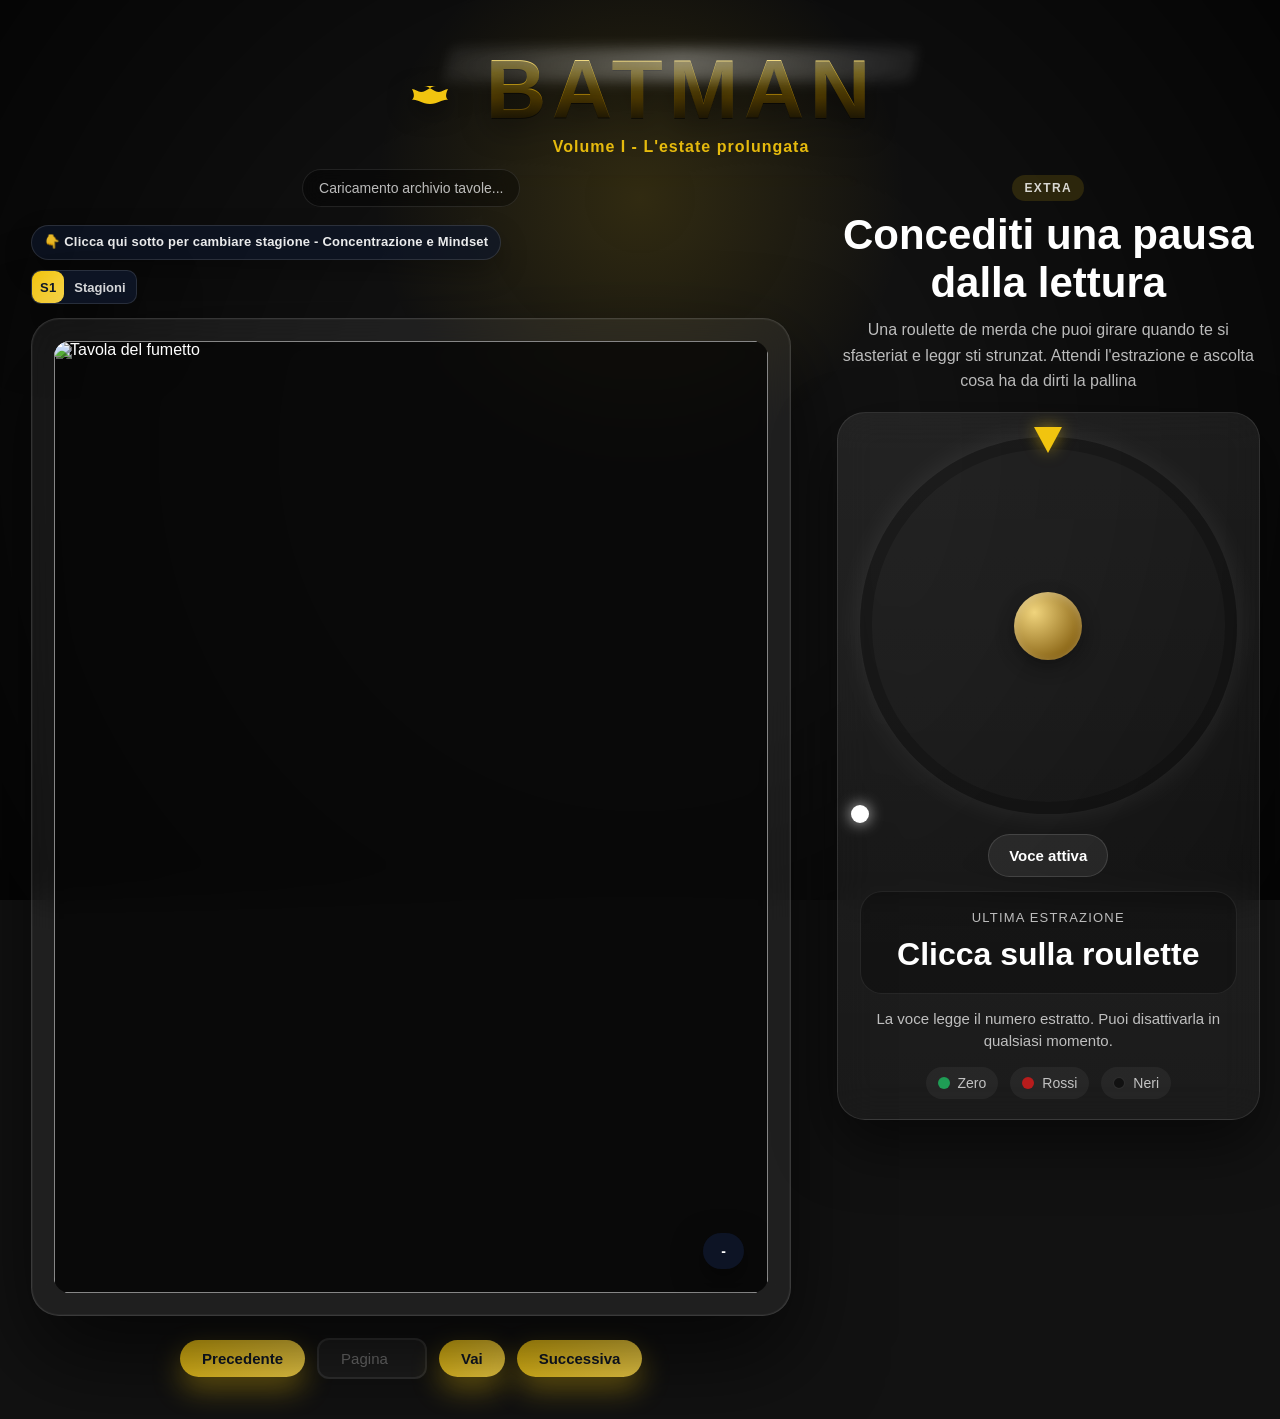
==== index.html @ 1e1bd591 "Add files via upload" ====
<!DOCTYPE html>
<html lang="it">
<head>
  <meta charset="utf-8" />
  <meta name="viewport" content="width=device-width,initial-scale=1" />
  <title>Batman Comic Reader</title>
  <meta
    http-equiv="Content-Security-Policy"
    content="default-src 'self'; script-src 'self'; style-src 'self'; img-src 'self' data: blob:; media-src 'self'; connect-src 'self'; font-src 'self'; manifest-src 'self'; worker-src 'self'; object-src 'none'; base-uri 'self'; form-action 'self'; frame-ancestors 'none'"
  />
  <meta name="referrer" content="strict-origin-when-cross-origin" />
  <meta name="theme-color" content="#000000" />
  <meta name="mobile-web-app-capable" content="yes" />
  <meta name="apple-mobile-web-app-status-bar-style" content="black-translucent" />
  <meta name="apple-mobile-web-app-title" content="Comic Reader" />
  <link rel="manifest" href="./manifest.json?v=7" />
  <link rel="icon" href="./icons/icon-192.png?v=7" type="image/png" />
  <link rel="apple-touch-icon" href="./icons/icon-192.png?v=7" />
  <link rel="stylesheet" href="./app.css?v=7" />
</head>
<body>
  <video id="bg-video" autoplay muted loop playsinline>
    <source src="gotham.mp4" type="video/mp4" />
  </video>

  <nav id="season-menu" class="menu season-popup-expanded is-compact-hidden" aria-label="Stagioni">
    <button
      id="season-menu-close"
      class="season-menu-close"
      type="button"
      aria-label="Chiudi selettore stagioni"
    >
      x
    </button>
    <a href="#" class="link active" data-page="1" data-label="Volume I - L'estate prolungata">
      <span class="link-icon">S1</span>
      <span class="link-text">L'estate prolungata</span>
    </a>
    <a href="#" class="link" data-page="45" data-label="Volume II - L'inverno sta arrivando">
      <span class="link-icon">S2</span>
      <span class="link-text">L'inverno sta arrivando</span>
    </a>
    <a href="#" class="link" data-page="98" data-label="Volume III - L'Abisso">
      <span class="link-icon">S3</span>
      <span class="link-text">L'Abisso</span>
    </a>
    <a href="#" class="link" data-page="144" data-label="Volume IV - A million miles from home">
      <span class="link-icon">S4</span>
      <span class="link-text">A million miles from home</span>
    </a>
  </nav>

  <header class="title-container" role="banner">
    <div class="logo-wrap" aria-hidden="true">
      <svg class="bat-logo" width="64" height="40" viewBox="0 0 64 40" xmlns="http://www.w3.org/2000/svg" aria-hidden="true">
        <path d="M32 4c-6 0-9 6-15 6-3 0-6-3-9-3 2 4 3 8 0 11 6-1 9 4 18 4s12-5 18-4c-3-3-2-7 0-11-3 0-6 3-9 3-6 0-9-6-15-6z" fill="#f1c40f"/>
      </svg>
    </div>
    <div class="title-text">
      <h1 id="comic-title" class="title-main">Batman</h1>
      <div id="title-sub" class="title-sub">Volume I - L'estate prolungata</div>
      <div class="title-reflection" aria-hidden="true"></div>
      <div class="title-scanline" aria-hidden="true"></div>
    </div>
  </header>

  <div class="experience-layout">
    <section class="comic-panel">
      <div class="reader-meta">
        <div id="reader-status" class="status-chip">Caricamento archivio tavole...</div>
      </div>

      <div class="season-popup-helper">👇 Clicca qui sotto per cambiare stagione - Concentrazione e Mindset</div>

      <div class="season-popup-row">
        <button
          id="season-popup-compact"
          class="season-popup-compact"
          type="button"
          aria-controls="season-menu"
          aria-expanded="false"
          aria-label="Apri selettore stagioni"
        >
          <span id="season-popup-code" class="season-popup-code">S1</span>
          <span id="season-popup-label" class="season-popup-label">Stagioni</span>
        </button>
      </div>

      <main class="comic-wrapper" role="region" aria-label="Fumetto">
        <div class="page-stage" id="page-stage">
          <div class="comic-frame" aria-hidden="true">
            <div class="page-layer prev">
              <img id="comic-prev" alt="" src="" />
            </div>
            <div class="page-layer current">
              <img id="comic-current" alt="Tavola del fumetto" src="" />
            </div>
            <div class="page-layer next">
              <img id="comic-next" alt="" src="" />
            </div>
          </div>
          <div id="page-shadow" aria-hidden="true"></div>
          <div id="page-counter" aria-hidden="true">-</div>
          <div id="vignette-container" aria-hidden="false"></div>
        </div>
      </main>

      <div class="toolbar" aria-label="Controlli lettore">
        <button id="prev-btn" class="nav-btn" type="button" aria-label="Pagina precedente">Precedente</button>
        <div class="page-jump">
          <input type="number" id="page-input" min="1" placeholder="Pagina" />
          <button id="page-btn" type="button" aria-label="Vai alla pagina">Vai</button>
        </div>
        <button id="next-btn" class="nav-btn" type="button" aria-label="Pagina successiva">Successiva</button>
      </div>
    </section>
    <aside class="roulette-section" aria-labelledby="roulette-title">
    <div class="roulette-shell">
      <div class="roulette-copy">
        <span class="roulette-kicker">Extra</span>
        <h2 id="roulette-title">Concediti una pausa dalla lettura</h2>
        <p class="roulette-description">
          Una roulette de merda che puoi girare quando te si sfasteriat e leggr sti strunzat. Attendi l'estrazione e ascolta cosa ha da dirti la pallina
        </p>
      </div>

      <div class="roulette-card">
        <div
          class="roulette-container"
          id="roulette-container"
          role="button"
          tabindex="0"
          aria-label="Avvia la roulette"
          aria-disabled="false"
        >
          <div class="roulette-pointer" aria-hidden="true"></div>
          <canvas id="roulette-wheel" width="500" height="500" aria-hidden="true"></canvas>
          <div class="roulette-ball" id="roulette-ball" aria-hidden="true"></div>
          <div class="roulette-center" aria-hidden="true"></div>
        </div>

        <div class="roulette-controls">
          <div class="roulette-actions">
            <button id="roulette-voice-btn" class="roulette-btn roulette-btn-secondary" type="button" aria-pressed="true">Voce attiva</button>
          </div>

          <div class="roulette-result-panel">
            <span class="roulette-result-label">Ultima estrazione</span>
            <div id="roulette-result" class="roulette-result" aria-live="polite">Clicca sulla roulette</div>
          </div>

          <div class="roulette-hint">
            La voce legge il numero estratto. Puoi disattivarla in qualsiasi momento.
          </div>

          <div class="roulette-legend" aria-hidden="true">
            <span><i class="roulette-green"></i> Zero</span>
            <span><i class="roulette-red"></i> Rossi</span>
            <span><i class="roulette-black"></i> Neri</span>
          </div>
        </div>
      </div>
    </div>
    </aside>
  </div>

  <div class="modal" id="modal" role="dialog" aria-modal="true" hidden>
    <img id="img-zoom" class="modal-content" alt="Vignetta ingrandita" />
  </div>

  <button
    id="install-app-btn"
    class="install-app-btn"
    type="button"
    hidden
    aria-label="Installa l'app Comic Reader"
  >
    Installa App
  </button>

  <div id="ios-install-modal" class="install-modal" hidden aria-hidden="true">
    <div
      class="install-modal-card"
      role="dialog"
      aria-modal="true"
      aria-labelledby="ios-install-title"
      aria-describedby="ios-install-description"
      tabindex="-1"
    >
      <h2 id="ios-install-title">Aggiungi alla Home</h2>
      <p id="ios-install-description">Apri il menu di condivisione del browser e aggiungi il reader alla schermata Home.</p>
      <ol id="ios-install-steps" class="install-steps">
        <li>Tocca il tasto Condividi.</li>
        <li>Scegli "Aggiungi alla schermata Home".</li>
        <li>Conferma per creare l'icona dell'app.</li>
      </ol>
      <div class="install-actions">
        <button id="ios-install-dismiss" class="install-secondary" type="button">Non mostrare piu'</button>
        <button id="ios-install-close" class="install-primary" type="button" aria-label="Chiudi istruzioni installazione">Ho capito</button>
      </div>
    </div>
  </div>

  <script src="./app.js?v=7" defer></script>
</body>
</html>
---- app.css ----
:root{
  --bg:#121212;
  --panel:rgba(255,255,255,0.08);
  --panel-strong:rgba(15,23,42,0.9);
  --stroke:rgba(255,255,255,0.14);
  --gold:#f1c40f;
  --gold-soft:#ffdb4d;
  --text:#ffffff;
  --muted:rgba(255,255,255,0.72);
  --shadow:0 24px 60px rgba(0,0,0,0.55);
}

html{
  height:100%;
  overscroll-behavior:none;
}

*{
  box-sizing:border-box;
}

body{
  background:var(--bg);
  color:var(--text);
  font-family:"Segoe UI",Tahoma,Verdana,sans-serif;
  margin:0;
  min-height:100vh;
  min-height:100dvh;
  display:flex;
  flex-direction:column;
  align-items:center;
  padding:28px 20px 40px;
  overflow-x:hidden;
  overscroll-behavior:none;
}

#bg-video{
  position:fixed;
  inset:0;
  width:100%;
  height:100%;
  object-fit:cover;
  z-index:-3;
  filter:brightness(0.22) blur(4px) contrast(1.12);
  transform:scale(1.05);
}

body::before{
  content:"";
  position:fixed;
  inset:0;
  z-index:-2;
  background:
    radial-gradient(circle at 50% 22%, rgba(241,196,15,0.14), transparent 28%),
    radial-gradient(circle at center, transparent 36%, rgba(0,0,0,0.7) 100%);
  pointer-events:none;
}

.menu{
  position:fixed;
  top:20px;
  left:24px;
  display:flex;
  gap:10px;
  padding:8px 12px;
  background:rgba(15,23,42,0.84);
  backdrop-filter:blur(20px);
  border:1px solid var(--stroke);
  border-radius:30px;
  box-shadow:var(--shadow);
  z-index:2000;
  transition:transform .35s ease, opacity .35s ease, visibility .35s ease;
}

.season-menu-close{
  width:40px;
  height:40px;
  display:inline-flex;
  align-items:center;
  justify-content:center;
  border:none;
  border-radius:14px;
  background:rgba(255,255,255,0.08);
  color:var(--text);
  font-size:24px;
  line-height:1;
  cursor:pointer;
  transition:transform .18s ease, background .18s ease;
}

.season-menu-close:hover,
.season-menu-close:focus-visible{
  transform:translateY(-2px);
  background:rgba(255,255,255,0.16);
  outline:none;
}

.menu.hidden,
.menu.is-compact-hidden{
  opacity:0;
  visibility:hidden;
  transform:translateY(-16px);
  pointer-events:none;
}

.season-popup-row{
  width:100%;
  max-width:760px;
  display:flex;
  justify-content:flex-start;
  margin:0 0 14px;
}

.season-popup-compact,
.season-popup-fixed{
  position:relative;
  min-width:32px;
  min-height:32px;
  display:inline-flex;
  align-items:center;
  justify-content:flex-start;
  gap:10px;
  padding:0 10px 0 0;
  border:none;
  border-radius:10px;
  background:rgba(15,23,42,0.88);
  color:var(--text);
  box-shadow:var(--shadow);
  backdrop-filter:blur(18px);
  border:1px solid rgba(255,255,255,0.12);
  cursor:pointer;
  transition:transform .28s ease, opacity .28s ease, visibility .28s ease, background .22s ease;
}

.season-popup-compact:hover,
.season-popup-compact:focus-visible{
  transform:translateY(-2px);
  background:rgba(20,30,48,0.94);
  outline:none;
}

.season-popup-compact.is-hidden{
  opacity:0;
  visibility:hidden;
  transform:translateY(-12px);
  pointer-events:none;
}

.season-popup-helper{
  width:fit-content;
  max-width:760px;
  margin:0 0 10px;
  padding:8px 12px;
  border-radius:999px;
  background:rgba(15,23,42,0.7);
  border:1px solid rgba(255,255,255,0.12);
  box-shadow:0 12px 28px rgba(0,0,0,0.25);
  color:rgba(255,255,255,0.92);
  font-size:13px;
  font-weight:700;
  letter-spacing:.2px;
  line-height:1.3;
  text-align:left;
  align-self:flex-start;
}

.season-popup-code{
  min-width:auto;
  width:32px;
  height:32px;
  display:inline-flex;
  align-items:center;
  justify-content:center;
  padding:0;
  border-radius:9px;
  background:linear-gradient(135deg, var(--gold), var(--gold-soft));
  color:#0f172a;
  font-weight:900;
  font-size:13px;
  letter-spacing:.4px;
}

.season-popup-label{
  display:inline-block;
  max-width:220px;
  overflow:hidden;
  text-overflow:ellipsis;
  white-space:nowrap;
  font-size:13px;
  font-weight:700;
  color:rgba(255,255,255,0.86);
}

.link{
  display:inline-flex;
  align-items:center;
  gap:10px;
  width:52px;
  height:52px;
  padding:0 8px;
  overflow:hidden;
  white-space:nowrap;
  border-radius:18px;
  text-decoration:none;
  font-weight:700;
  font-size:14px;
  color:var(--gold);
  background:rgba(255,255,255,0.08);
  transition:width .45s cubic-bezier(.175,.885,.32,1.275), background .25s ease, transform .18s ease, color .25s ease;
}

.link:hover,
.link:focus-visible,
.link.expanded{
  width:220px;
  background:rgba(241,196,15,0.96);
  color:#0f172a;
  transform:translateY(-2px);
}

.link.active{
  background:var(--gold);
  color:#0f172a;
  box-shadow:0 6px 18px rgba(241,196,15,0.45);
}

.link-icon{
  min-width:28px;
  display:inline-flex;
  align-items:center;
  justify-content:center;
  font-weight:800;
}

.link-text{
  max-width:0;
  opacity:0;
  transform:translateX(-6px);
  transition:max-width .45s ease, opacity .25s ease, transform .25s ease;
  color:inherit;
}

.link:hover .link-text,
.link:focus-visible .link-text,
.link.expanded .link-text{
  max-width:480px;
  opacity:1;
  transform:translateX(0);
}

.title-container{
  display:flex;
  align-items:center;
  justify-content:center;
  gap:18px;
  width:100%;
  max-width:980px;
  margin:20px 0 14px;
  text-align:center;
}

.logo-wrap{
  display:flex;
  align-items:center;
  justify-content:center;
  filter:drop-shadow(0 6px 12px rgba(0,0,0,0.6));
}

.title-text{
  position:relative;
  display:flex;
  flex-direction:column;
  align-items:center;
  gap:8px;
  line-height:1;
}

.title-main{
  margin:0;
  position:relative;
  z-index:2;
  font-weight:900;
  font-size:clamp(36px, 6.5vw, 92px);
  letter-spacing:6px;
  text-transform:uppercase;
  background:linear-gradient(180deg, #fff0b8 0%, var(--gold) 30%, #c28f06 60%, #0b0b0b 100%);
  -webkit-background-clip:text;
  background-clip:text;
  color:transparent;
  text-shadow:0 1px 0 rgba(0,0,0,0.55), 0 10px 30px rgba(0,0,0,0.45);
  transition:transform .35s cubic-bezier(.2,.9,.2,1), filter .35s ease;
}

.title-main::after{
  content:"";
  position:absolute;
  left:-10%;
  top:0;
  width:120%;
  height:40%;
  transform:skewX(-12deg);
  background:linear-gradient(90deg, rgba(255,255,255,0.08), rgba(255,255,255,0.35), rgba(255,255,255,0.08));
  pointer-events:none;
  mix-blend-mode:screen;
  filter:blur(6px);
  opacity:0.9;
}

.title-main.glitch{
  transform:translateX(-2px) skewX(-1deg) scale(1.01);
  filter:drop-shadow(0 6px 18px rgba(0,0,0,0.55));
}

.title-main.glitch::before,
.title-main.glitch::after{
  content:attr(data-text);
  position:absolute;
  inset:0;
  pointer-events:none;
  mix-blend-mode:screen;
  opacity:0.85;
}

.title-main.glitch::before{
  color:rgba(255,96,96,0.9);
  transform:translateX(-3px) translateY(1px);
  clip-path:polygon(0 0,100% 0,100% 30%,0 30%);
}

.title-main.glitch::after{
  color:rgba(96,168,255,0.9);
  transform:translateX(3px) translateY(-1px);
  clip-path:polygon(0 70%,100% 70%,100% 100%,0 100%);
}

.title-sub{
  color:rgba(241,196,15,0.96);
  font-weight:600;
  font-size:clamp(12px, 1.4vw, 16px);
  letter-spacing:1px;
}

.title-reflection{
  position:absolute;
  left:50%;
  top:calc(100% + 6px);
  width:92%;
  height:26px;
  transform:translateX(-50%) scaleY(-1);
  border-radius:8px;
  opacity:0.28;
  filter:blur(6px);
  background:linear-gradient(180deg, rgba(241,196,15,0.08), rgba(0,0,0,0));
  mask-image:linear-gradient(to bottom, rgba(0,0,0,0.6), rgba(0,0,0,0));
}

.title-scanline{
  position:absolute;
  inset:0;
  border-radius:8px;
  background-image:linear-gradient(rgba(255,255,255,0.02) 1px, rgba(0,0,0,0) 1px);
  background-size:100% 3px;
  mix-blend-mode:overlay;
  opacity:0.18;
}

.reader-meta{
  width:100%;
  display:flex;
  justify-content:center;
  margin:0 0 18px;
}

.experience-layout{
  width:min(100%, 1320px);
  display:grid;
  grid-template-columns:minmax(0, 1fr);
  gap:40px;
  align-items:start;
}

.comic-panel{
  min-width:0;
}

.status-chip{
  padding:10px 16px;
  border-radius:999px;
  background:rgba(0,0,0,0.34);
  border:1px solid rgba(255,255,255,0.1);
  color:var(--muted);
  font-size:14px;
  text-align:center;
  backdrop-filter:blur(12px);
}

.comic-wrapper{
  position:relative;
  width:100%;
  max-width:760px;
  padding:22px;
  background:rgba(255,255,255,0.06);
  backdrop-filter:blur(18px);
  border:1px solid rgba(255,255,255,0.12);
  border-radius:28px;
  box-shadow:0 40px 90px rgba(0,0,0,0.65), inset 0 0 0 1px rgba(255,255,255,0.04);
  perspective:1200px;
  transform-style:preserve-3d;
  overflow:visible;
  transition:transform .4s ease, box-shadow .4s ease;
  touch-action:pan-y pinch-zoom;
  will-change:transform;
}

.comic-wrapper:hover{
  transform:translateY(-6px);
  box-shadow:0 55px 120px rgba(0,0,0,0.75), inset 0 0 0 1px rgba(255,255,255,0.06);
}

.page-stage{
  position:relative;
  width:100%;
  overflow:hidden;
  transform-style:preserve-3d;
  contain:paint;
  isolation:isolate;
  aspect-ratio:3 / 4;
  border-radius:16px;
}

.comic-frame{
  position:relative;
  width:100%;
  height:100%;
}

.page-layer{
  position:absolute;
  inset:0;
  pointer-events:none;
  will-change:transform;
  transform:translate3d(0,0,0);
}

.page-layer.is-empty{
  opacity:0;
}

.page-layer img{
  width:100%;
  height:100%;
  display:block;
  object-fit:contain;
  background:rgba(0,0,0,0.3);
  backface-visibility:hidden;
  transform:translateZ(0);
  will-change:transform;
}

.page-layer.prev{ z-index:1; }
.page-layer.current{ z-index:2; }
.page-layer.next{ z-index:1; }

.page-layer.current img{
  filter:none;
}

#page-shadow{
  position:absolute;
  inset:0;
  pointer-events:none;
  opacity:0;
  transition:opacity .25s ease;
  z-index:3;
}

#page-counter{
  position:absolute;
  right:24px;
  bottom:24px;
  padding:10px 18px;
  border-radius:18px;
  background:var(--panel-strong);
  backdrop-filter:blur(12px);
  box-shadow:0 10px 30px rgba(0,0,0,0.6);
  font-size:14px;
  font-weight:600;
  z-index:5;
}

#vignette-container{
  position:absolute;
  inset:0;
  z-index:4;
}

.vignetta-area{
  position:absolute;
  cursor:pointer;
  background:rgba(255,255,255,0);
  transition:background .18s ease;
  -webkit-tap-highlight-color:transparent;
  -webkit-touch-callout:none;
  user-select:none;
}

@media (hover:hover){
  .vignetta-area:hover{
    background:rgba(255,255,255,0.12);
    outline:2px solid var(--gold);
  }
}

.vignetta-area.active-touch{
  background:rgba(255,255,255,0.18);
  outline:2px solid var(--gold);
}

.toolbar{
  width:100%;
  max-width:760px;
  display:flex;
  align-items:center;
  justify-content:center;
  gap:12px;
  flex-wrap:wrap;
  margin-top:22px;
}

.nav-btn,
.page-jump button,
.install-actions button,
.install-app-btn{
  border:none;
  border-radius:999px;
  font-weight:800;
  cursor:pointer;
}

.nav-btn,
.page-jump button,
.install-primary,
.install-app-btn{
  background:linear-gradient(135deg, var(--gold), var(--gold-soft));
  color:#111827;
  box-shadow:0 12px 28px rgba(241,196,15,0.42);
}

.nav-btn,
.page-jump button{
  padding:10px 22px;
  font-size:15px;
  transition:transform .22s ease, box-shadow .22s ease, opacity .22s ease;
}

.nav-btn:hover,
.page-jump button:hover,
.install-app-btn:hover{
  transform:translateY(-3px);
  box-shadow:0 18px 40px rgba(241,196,15,0.55);
}

.nav-btn:focus-visible,
.page-jump button:focus-visible,
.install-app-btn:focus-visible,
.install-actions button:focus-visible{
  outline:2px solid rgba(255,255,255,0.9);
  outline-offset:3px;
}

.nav-btn:disabled{
  opacity:.45;
  cursor:not-allowed;
  box-shadow:none;
  transform:none;
}

.page-jump{
  display:flex;
  gap:12px;
  align-items:center;
  justify-content:center;
  flex-wrap:wrap;
}

.page-jump input{
  width:110px;
  padding:10px 14px;
  border:2px solid #333;
  border-radius:12px;
  background:#1e1e1e;
  color:var(--gold);
  text-align:center;
  font-size:15px;
}

.modal{
  position:fixed;
  inset:0;
  z-index:3000;
  display:flex;
  align-items:center;
  justify-content:center;
  background:rgba(0,0,0,0.95);
  cursor:zoom-out;
}

.modal[hidden]{
  display:none;
}

.modal-content{
  max-width:95%;
  max-height:95%;
  border-radius:14px;
  box-shadow:0 30px 80px rgba(0,0,0,0.8);
}

.install-app-btn{
  position:fixed;
  right:18px;
  bottom:18px;
  z-index:3200;
  max-width:min(84vw, 220px);
  padding:12px 18px;
  font-size:14px;
  line-height:1.2;
  text-align:center;
  transition:transform .22s ease, box-shadow .22s ease;
}

.install-app-btn[hidden],
.install-modal[hidden]{
  display:none;
}

.install-modal{
  position:fixed;
  inset:0;
  z-index:3300;
  display:flex;
  align-items:center;
  justify-content:center;
  padding:20px;
  background:rgba(0,0,0,0.72);
  backdrop-filter:blur(8px);
}

.install-modal-card{
  width:min(100%, 360px);
  padding:22px;
  border:1px solid rgba(255,255,255,0.12);
  border-radius:22px;
  background:rgba(15,23,42,0.96);
  box-shadow:0 24px 60px rgba(0,0,0,0.45);
  color:var(--text);
  transform:translateY(0);
  animation:installModalIn .24s ease-out;
}

.install-modal-card h2{
  margin:0 0 10px;
  font-size:22px;
}

.install-modal-card p{
  margin:0 0 14px;
  color:var(--muted);
  line-height:1.5;
}

.install-steps{
  margin:0 0 18px;
  padding-left:18px;
  color:var(--text);
  line-height:1.5;
}

.install-actions{
  display:flex;
  gap:10px;
  justify-content:flex-end;
  flex-wrap:wrap;
}

.install-actions button{
  padding:10px 14px;
}

.install-secondary{
  background:rgba(255,255,255,0.08);
  color:var(--text);
}

.roulette-section{
  width:100%;
  margin:0 0 40px;
}

.roulette-shell{
  display:flex;
  flex-direction:column;
  gap:18px;
}

.roulette-copy{
  text-align:center;
}

.roulette-kicker{
  display:inline-block;
  margin-bottom:10px;
  padding:6px 12px;
  border-radius:999px;
  background:rgba(241,196,15,0.14);
  color:rgba(255,255,255,0.82);
  font-size:12px;
  font-weight:700;
  letter-spacing:1.4px;
  text-transform:uppercase;
}

.roulette-copy h2{
  margin:0 0 10px;
  font-size:clamp(28px, 4vw, 42px);
}

.roulette-description{
  width:min(100%, 720px);
  margin:0 auto;
  color:var(--muted);
  line-height:1.6;
}

.roulette-card{
  width:100%;
  padding:24px 22px 20px;
  border-radius:28px;
  background:linear-gradient(180deg, rgba(255,255,255,0.08), rgba(255,255,255,0.04));
  border:1px solid rgba(255,255,255,0.1);
  box-shadow:var(--shadow);
  backdrop-filter:blur(18px);
  display:flex;
  flex-direction:column;
  align-items:center;
  gap:20px;
}

.roulette-container{
  position:relative;
  width:min(100%, 500px);
  aspect-ratio:1 / 1;
  cursor:pointer;
  user-select:none;
  outline:none;
}

.roulette-container:focus-visible,
.roulette-btn:focus-visible{
  outline:2px solid rgba(255,255,255,0.92);
  outline-offset:4px;
}

#roulette-wheel{
  width:100%;
  height:100%;
  display:block;
  border-radius:50%;
  box-shadow:inset 0 0 0 12px rgba(0,0,0,0.22), 0 0 30px rgba(255,255,255,0.08);
}

.roulette-ball{
  position:absolute;
  width:18px;
  height:18px;
  background:#fff;
  border-radius:50%;
  box-shadow:0 0 15px rgba(255,255,255,0.8);
  transform:translate(-50%, -50%);
  pointer-events:none;
  z-index:2;
}

.roulette-pointer{
  position:absolute;
  top:-10px;
  left:50%;
  transform:translateX(-50%);
  width:0;
  height:0;
  border-left:14px solid transparent;
  border-right:14px solid transparent;
  border-top:26px solid var(--gold);
  filter:drop-shadow(0 0 8px rgba(241,196,15,0.55));
  z-index:3;
}

.roulette-center{
  position:absolute;
  inset:50% auto auto 50%;
  width:68px;
  height:68px;
  transform:translate(-50%, -50%);
  border-radius:50%;
  background:radial-gradient(circle at 30% 30%, #f0d47d, #8c6717 74%);
  box-shadow:inset 0 2px 8px rgba(255,255,255,0.28), 0 6px 18px rgba(0,0,0,0.35);
  z-index:2;
  pointer-events:none;
}

.roulette-controls{
  width:100%;
  display:flex;
  flex-direction:column;
  align-items:center;
  gap:14px;
}

.roulette-actions{
  display:flex;
  gap:12px;
  flex-wrap:wrap;
  justify-content:center;
}

.roulette-btn{
  border:none;
  border-radius:999px;
  padding:12px 20px;
  font-size:15px;
  font-weight:800;
  cursor:pointer;
  transition:transform .18s ease, box-shadow .18s ease, opacity .18s ease;
}

.roulette-btn:hover{
  transform:translateY(-2px);
}

.roulette-btn:disabled{
  opacity:.55;
  cursor:not-allowed;
  transform:none;
}

.roulette-btn-primary{
  background:linear-gradient(135deg, var(--gold), var(--gold-soft));
  color:#151515;
  box-shadow:0 12px 28px rgba(241,196,15,0.32);
}

.roulette-btn-secondary{
  background:rgba(255,255,255,0.08);
  color:var(--text);
  border:1px solid rgba(255,255,255,0.12);
}

.roulette-result-panel{
  width:min(100%, 460px);
  padding:18px 18px 16px;
  border-radius:22px;
  background:rgba(0,0,0,0.28);
  border:1px solid rgba(255,255,255,0.08);
  text-align:center;
}

.roulette-result-label{
  display:block;
  margin-bottom:8px;
  color:var(--muted);
  font-size:13px;
  text-transform:uppercase;
  letter-spacing:1.2px;
}

.roulette-result{
  min-height:40px;
  font-size:clamp(22px, 3.5vw, 32px);
  font-weight:700;
  line-height:1.35;
}

.roulette-hint{
  color:var(--muted);
  font-size:15px;
  text-align:center;
  line-height:1.5;
}

.roulette-legend{
  display:flex;
  gap:12px;
  flex-wrap:wrap;
  justify-content:center;
  color:var(--muted);
  font-size:14px;
}

.roulette-legend span{
  display:inline-flex;
  align-items:center;
  gap:8px;
  padding:8px 12px;
  border-radius:999px;
  background:rgba(255,255,255,0.05);
}

.roulette-legend i{
  width:12px;
  height:12px;
  border-radius:50%;
  display:inline-block;
}

.roulette-green{ background:#1f9d55; }
.roulette-red{ background:#b71c1c; }
.roulette-black{ background:#111111; border:1px solid rgba(255,255,255,0.12); }

@keyframes installModalIn{
  from{
    opacity:0;
    transform:translateY(12px) scale(0.98);
  }
  to{
    opacity:1;
    transform:translateY(0) scale(1);
  }
}

@media (min-width:1180px){
  .experience-layout{
    grid-template-columns:minmax(0, 1.7fr) minmax(320px, .92fr);
    gap:34px;
  }

  .comic-panel{
    display:flex;
    flex-direction:column;
    align-items:center;
  }

  .season-popup-helper{
    margin-left:calc((100% - min(100%, 760px)) / 2);
  }

  .roulette-section{
    margin-top:6px;
  }

  .roulette-shell{
    position:sticky;
    top:108px;
  }

  .roulette-card{
    min-height:fit-content;
  }
}

@media (max-width:600px){
  body{
    padding-top:84px;
    padding-bottom:140px;
    min-height:calc(100dvh + 140px);
    overflow-x:hidden;
    overflow-y:auto;
    overscroll-behavior-y:contain;
    touch-action:manipulation;
  }

  .menu{
    top:8px;
    left:50%;
    transform:translateX(-50%);
    padding:6px 8px;
    box-shadow:0 12px 30px rgba(0,0,0,0.55);
  }

  .menu.hidden{
    transform:translateX(-50%) translateY(-14px);
  }

  .menu.is-compact-hidden{
    transform:translateX(-50%) translateY(-14px);
  }

  .season-popup-compact{
    min-width:32px;
    min-height:32px;
    gap:8px;
    padding:0 10px 0 0;
    border-radius:10px;
  }

  .season-popup-code{
    width:32px;
    height:32px;
    border-radius:9px;
    font-size:12px;
  }

  .season-popup-helper{
    margin-bottom:6px;
    font-size:12px;
  }

  .season-popup-label{
    max-width:170px;
    font-size:12px;
  }

  .link{
    min-width:44px;
    height:44px;
    font-size:13px;
  }

  .season-menu-close{
    width:38px;
    height:38px;
    border-radius:12px;
    font-size:22px;
  }

  .title-container{
    gap:12px;
    margin-top:0;
  }

  .title-main{
    letter-spacing:2px;
  }

  .comic-wrapper{
    width:100%;
    max-width:760px;
    padding:14px;
    touch-action:pan-y pinch-zoom;
  }

  .nav-btn{
    display:none;
  }

  #page-counter{
    right:14px;
    bottom:14px;
    padding:8px 12px;
    font-size:13px;
  }

  .install-app-btn{
    right:14px;
    bottom:16px;
    padding:12px 16px;
    font-size:13px;
  }

  .install-modal{
    align-items:flex-end;
    padding:16px;
  }

  .install-modal-card{
    width:min(100%, 420px);
    border-radius:24px 24px 18px 18px;
  }

  .roulette-section{
    margin-top:44px;
    margin-bottom:24px;
  }

  .roulette-card{
    padding:18px 14px 16px;
    border-radius:22px;
  }

  .roulette-btn{
    width:100%;
    max-width:280px;
  }

  .roulette-result-panel{
    padding:16px 14px;
  }

  .roulette-hint{
    font-size:14px;
  }
}

@supports not (background-clip:text){
  .title-main{
    color:var(--gold);
    background:none;
    text-shadow:0 0 8px rgba(0,0,0,0.7);
  }
}
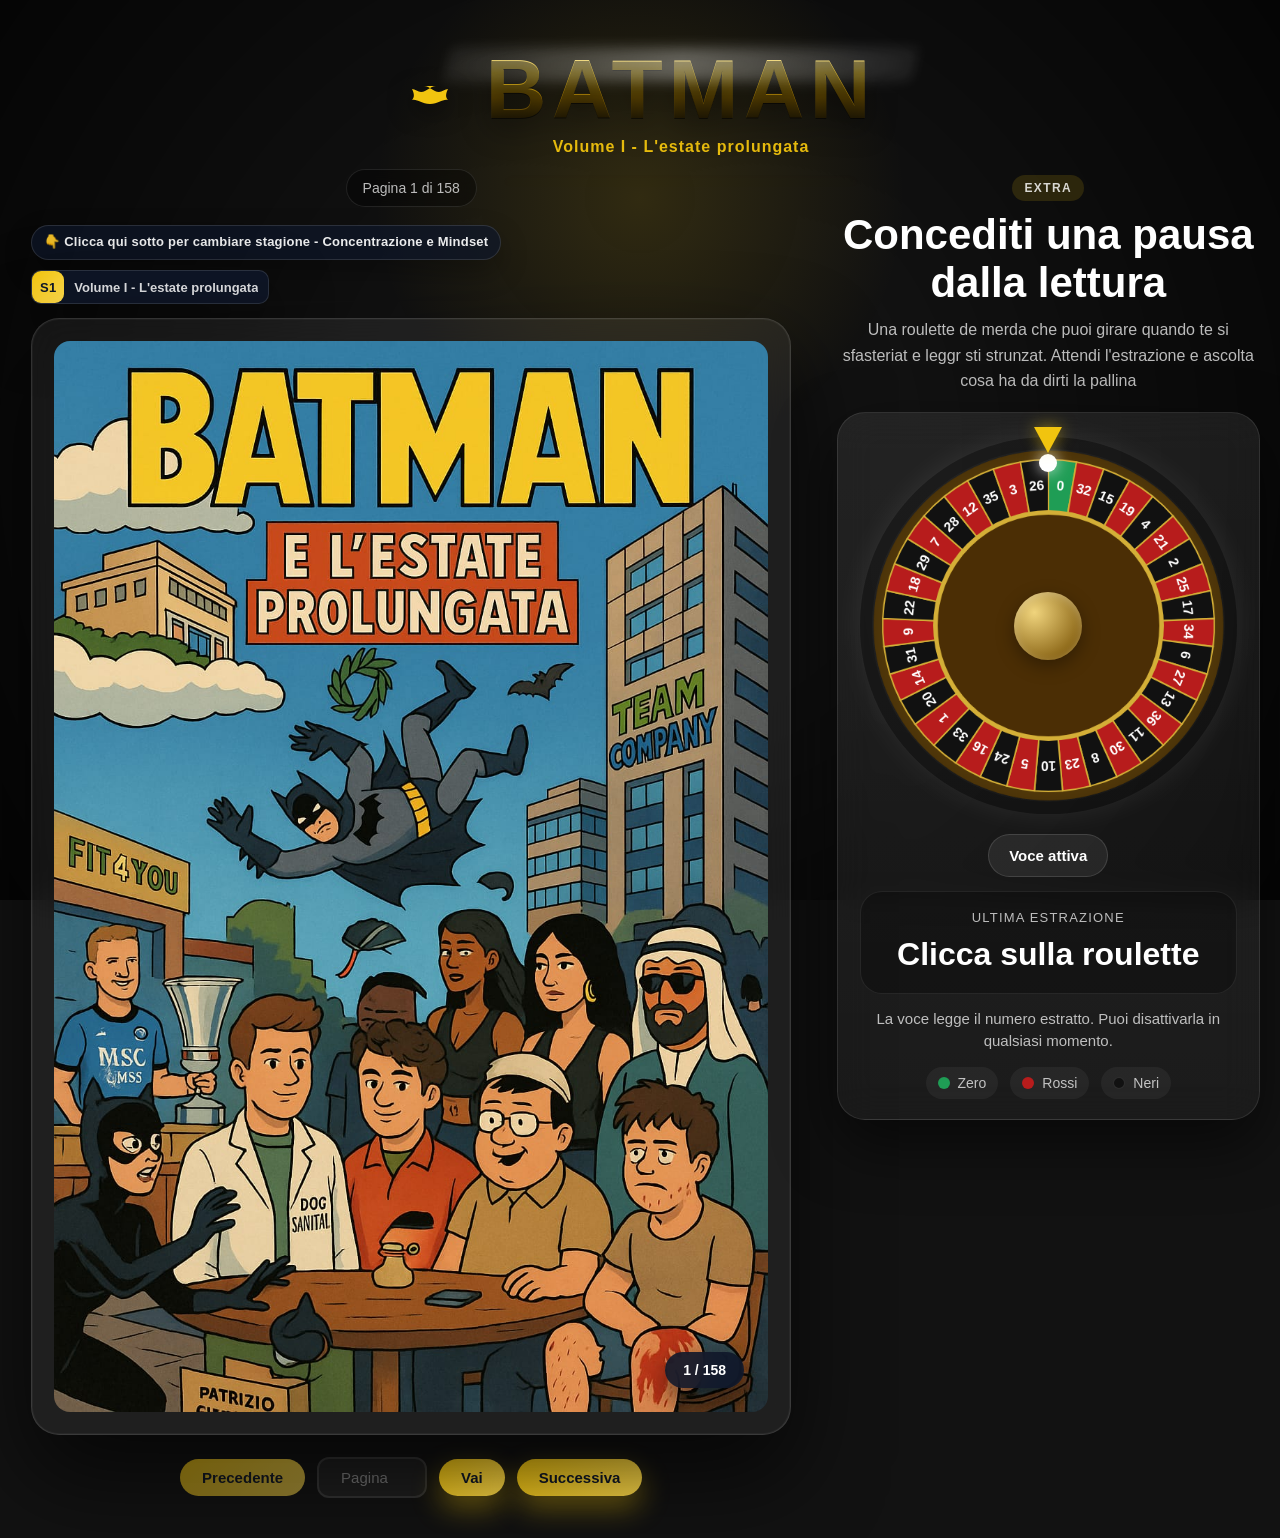
==== commit b85d84be: "Add files via upload" ====
--- a/index.html
+++ b/index.html
@@ -4,19 +4,14 @@
   <meta charset="utf-8" />
   <meta name="viewport" content="width=device-width,initial-scale=1" />
   <title>Batman Comic Reader</title>
-  <meta
-    http-equiv="Content-Security-Policy"
-    content="default-src 'self'; script-src 'self'; style-src 'self'; img-src 'self' data: blob:; media-src 'self'; connect-src 'self'; font-src 'self'; manifest-src 'self'; worker-src 'self'; object-src 'none'; base-uri 'self'; form-action 'self'; frame-ancestors 'none'"
-  />
-  <meta name="referrer" content="strict-origin-when-cross-origin" />
   <meta name="theme-color" content="#000000" />
   <meta name="mobile-web-app-capable" content="yes" />
   <meta name="apple-mobile-web-app-status-bar-style" content="black-translucent" />
   <meta name="apple-mobile-web-app-title" content="Comic Reader" />
-  <link rel="manifest" href="./manifest.json?v=7" />
-  <link rel="icon" href="./icons/icon-192.png?v=7" type="image/png" />
-  <link rel="apple-touch-icon" href="./icons/icon-192.png?v=7" />
-  <link rel="stylesheet" href="./app.css?v=7" />
+  <link rel="manifest" href="./manifest.json?v=6" />
+  <link rel="icon" href="./icons/icon-192.png?v=6" type="image/png" />
+  <link rel="apple-touch-icon" href="./icons/icon-192.png?v=6" />
+  <link rel="stylesheet" href="./app.css?v=6" />
 </head>
 <body>
   <video id="bg-video" autoplay muted loop playsinline>
@@ -201,6 +196,6 @@
     </div>
   </div>
 
-  <script src="./app.js?v=7" defer></script>
+  <script src="./app.js?v=6" defer></script>
 </body>
 </html>
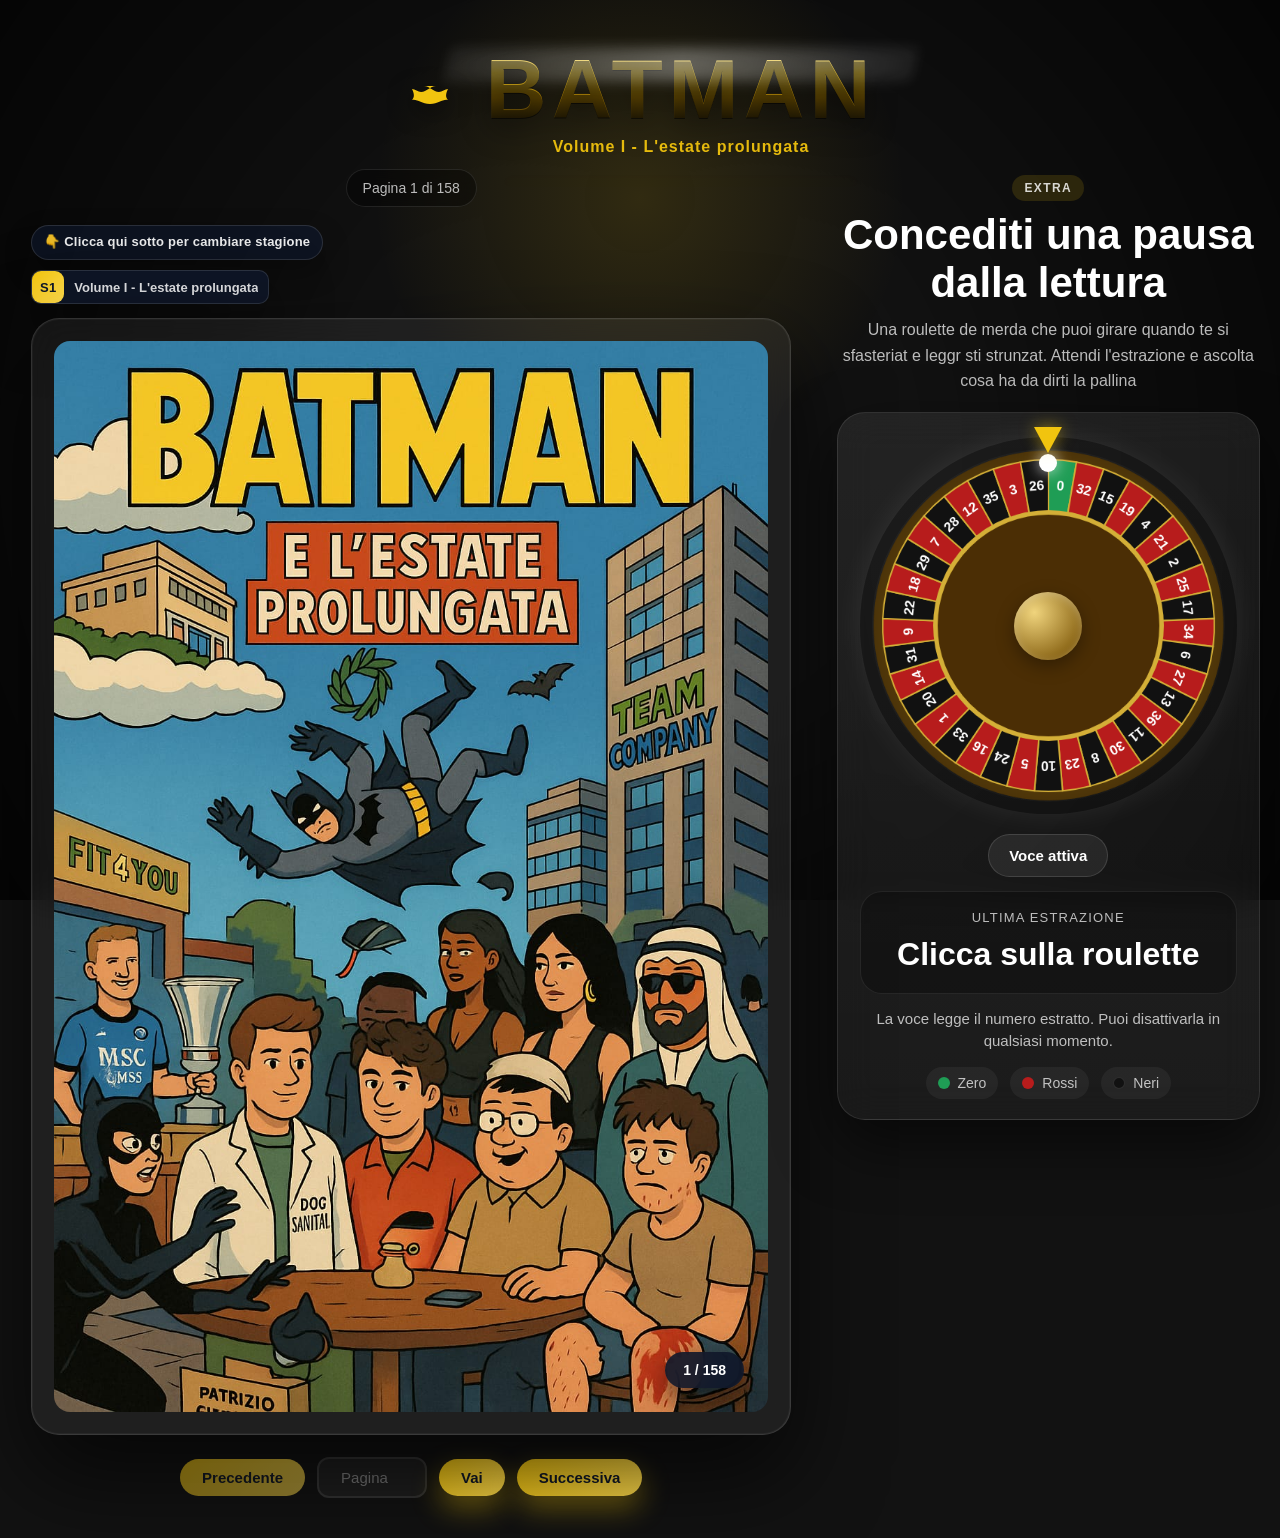
==== commit bb0c5c44: "Update index.html" ====
--- a/index.html
+++ b/index.html
@@ -65,7 +65,7 @@
         <div id="reader-status" class="status-chip">Caricamento archivio tavole...</div>
       </div>
 
-      <div class="season-popup-helper">👇 Clicca qui sotto per cambiare stagione - Concentrazione e Mindset</div>
+      <div class="season-popup-helper">👇 Clicca qui sotto per cambiare stagione</div>
 
       <div class="season-popup-row">
         <button
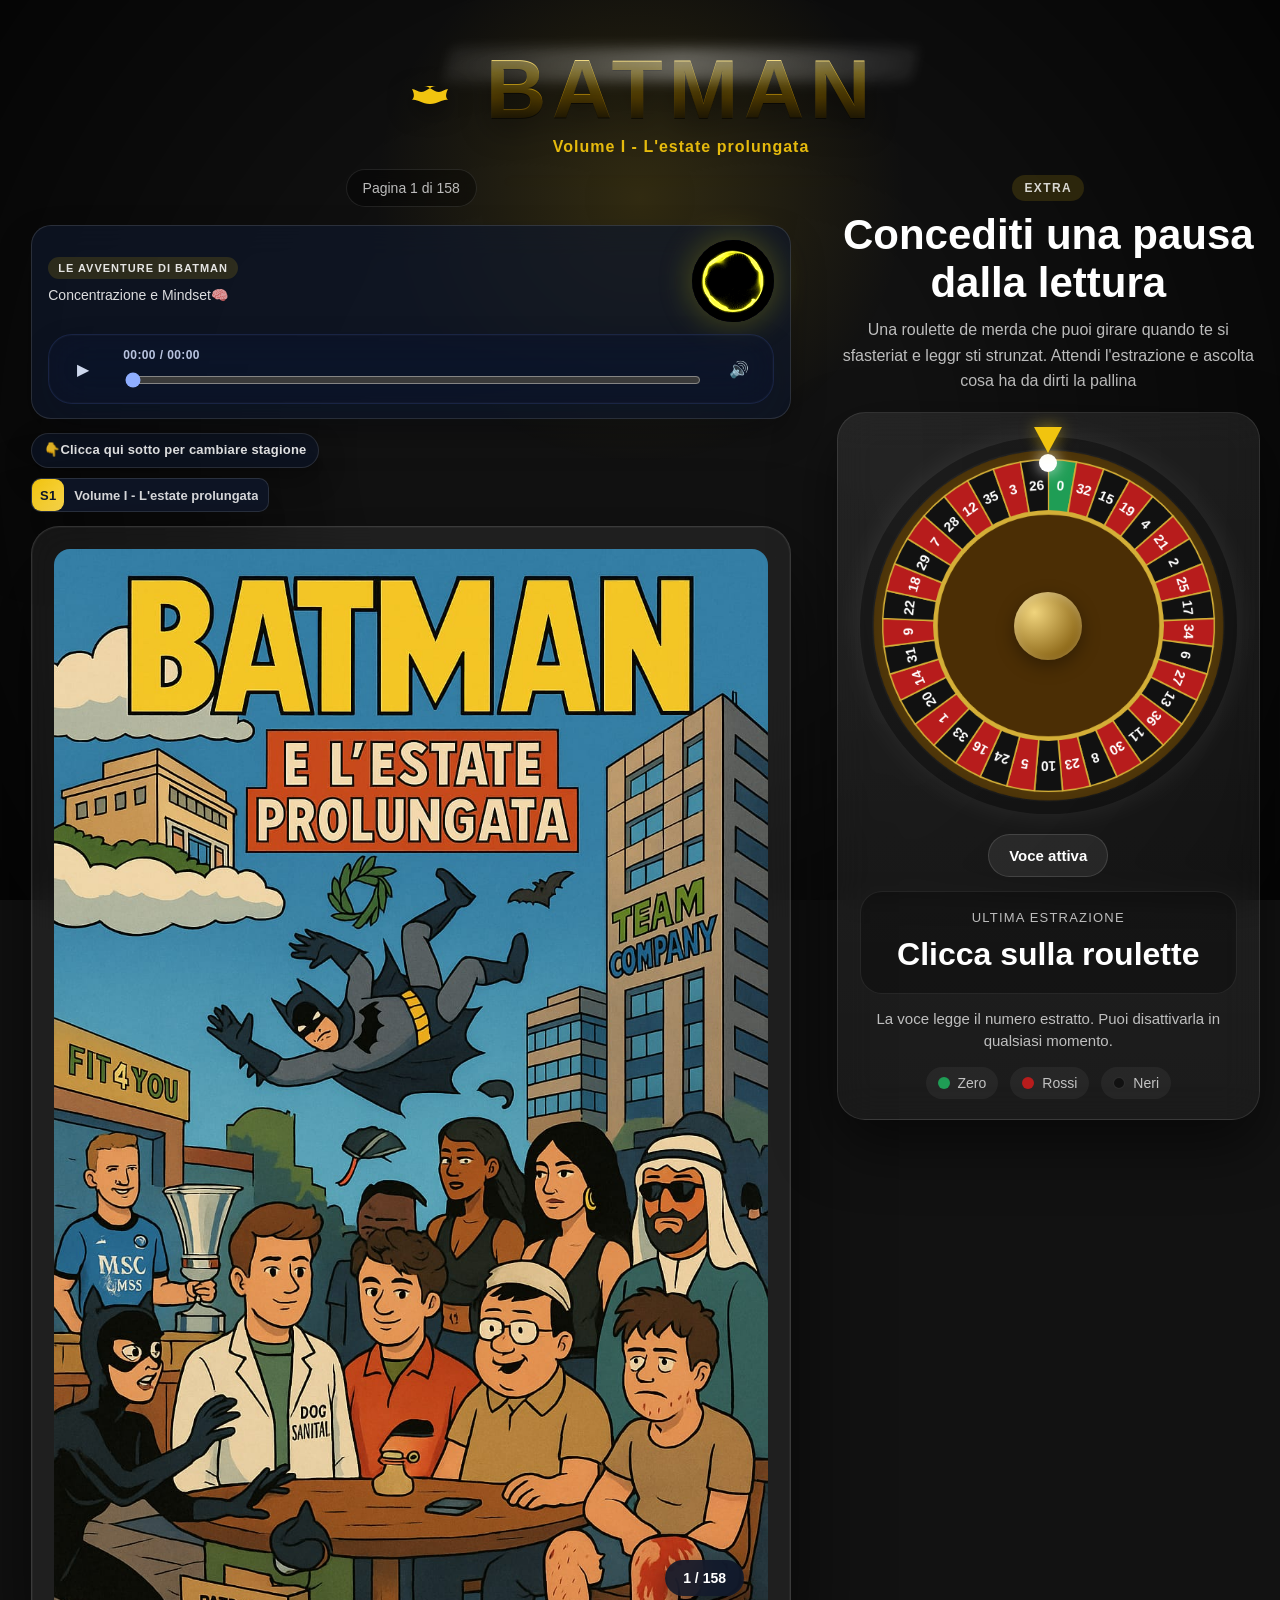
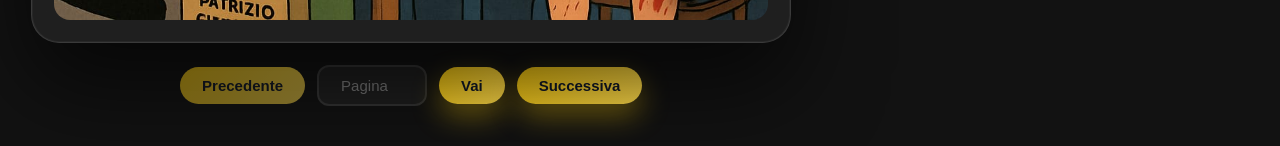
==== commit c291f1de: "new modify" ====
--- a/index.html
+++ b/index.html
@@ -65,7 +65,74 @@
         <div id="reader-status" class="status-chip">Caricamento archivio tavole...</div>
       </div>
 
-      <div class="season-popup-helper">👇 Clicca qui sotto per cambiare stagione</div>
+      <section class="theme-song-card" aria-label="Theme song del reader">
+        <div class="theme-song-head">
+          <div class="theme-song-copy">
+            <span class="theme-song-kicker">Le Avventure di Batman</span>
+            <p class="theme-song-text">Concentrazione e Mindset🧠</p>
+          </div>
+          <div class="theme-song-visual-shell" aria-hidden="true">
+            <canvas
+              class="theme-song-visual theme-song-visual-static"
+              id="theme-song-visual-static"
+              width="82"
+              height="82"
+            ></canvas>
+            <img
+              class="theme-song-visual theme-song-visual-animated"
+              id="theme-song-visual-animated"
+              src="./media/theme-visualizer.gif"
+              data-src="./media/theme-visualizer.gif"
+              alt="Visualizzatore animato giallo del theme song"
+              loading="lazy"
+            />
+          </div>
+        </div>
+        <div class="theme-song-player-shell" aria-label="Controlli theme song">
+          <button
+            class="theme-song-control theme-song-play"
+            id="theme-song-play"
+            type="button"
+            aria-label="Riproduci theme song"
+            aria-pressed="false"
+          >
+            <span class="theme-song-control-icon" id="theme-song-play-icon">▶</span>
+            
+          </button>
+
+          <div class="theme-song-progress-block">
+            <div class="theme-song-time" id="theme-song-time">00:00 / 00:00</div>
+            <input
+              class="theme-song-progress"
+              id="theme-song-progress"
+              type="range"
+              min="0"
+              max="100"
+              value="0"
+              step="0.1"
+              aria-label="Avanzamento theme song"
+            />
+          </div>
+
+          <button
+            class="theme-song-control theme-song-mute"
+            id="theme-song-mute"
+            type="button"
+            aria-label="Attiva o disattiva audio"
+            aria-pressed="false"
+          >
+            <span class="theme-song-control-icon" id="theme-song-mute-icon">🔊</span>
+          </button>
+        </div>
+
+        <audio class="theme-song-player" id="theme-song-player" preload="metadata">
+          <source src="./media/themesong.MP4" type="audio/mp4" />
+          <source src="./media/themesong.MP4" type="video/mp4" />
+          Il tuo browser non supporta il player audio
+        </audio>
+      </section>
+
+      <div class="season-popup-helper">👇Clicca qui sotto per cambiare stagione</div>
 
       <div class="season-popup-row">
         <button
@@ -161,6 +228,36 @@
 
   <div class="modal" id="modal" role="dialog" aria-modal="true" hidden>
     <img id="img-zoom" class="modal-content" alt="Vignetta ingrandita" />
+  </div>
+
+  <div
+    class="theme-video-modal"
+    id="theme-video-modal"
+    role="dialog"
+    aria-modal="true"
+    aria-labelledby="theme-video-title"
+    aria-hidden="true"
+    tabindex="-1"
+    inert
+    hidden
+  >
+    <div class="theme-video-card">
+      <div class="theme-video-topbar">
+        <div id="theme-video-title" class="theme-video-title">Theme Song</div>
+        <button id="theme-video-close" class="theme-video-close" type="button" aria-label="Chiudi video theme song">
+          Chiudi
+        </button>
+      </div>
+      <video
+        id="theme-video-player"
+        class="theme-video-player"
+        playsinline
+        muted
+        preload="metadata"
+      >
+        <source src="./media/themesong.MP4" type="video/mp4" />
+      </video>
+    </div>
   </div>
 
   <button
--- a/app.css
+++ b/app.css
@@ -164,6 +164,237 @@
   align-self:flex-start;
 }
 
+.theme-song-card{
+  width:100%;
+  max-width:760px;
+  margin:0 0 14px;
+  padding:14px 16px;
+  display:flex;
+  flex-direction:column;
+  gap:12px;
+  border-radius:20px;
+  background:rgba(15,23,42,0.7);
+  border:1px solid rgba(255,255,255,0.12);
+  box-shadow:0 16px 34px rgba(0,0,0,0.26);
+  backdrop-filter:blur(16px);
+}
+
+.theme-song-head{
+  display:flex;
+  align-items:center;
+  justify-content:space-between;
+  gap:16px;
+  isolation:isolate;
+}
+
+.theme-song-copy{
+  display:flex;
+  flex-direction:column;
+  gap:6px;
+  min-width:0;
+}
+
+.theme-song-kicker{
+  display:inline-flex;
+  width:fit-content;
+  padding:5px 10px;
+  border-radius:999px;
+  background:rgba(241,196,15,0.14);
+  color:rgba(255,255,255,0.88);
+  font-size:11px;
+  font-weight:800;
+  letter-spacing:1px;
+  text-transform:uppercase;
+}
+
+.theme-song-text{
+  margin:0;
+  color:rgba(255,255,255,0.86);
+  font-size:14px;
+  line-height:1.5;
+}
+
+.theme-song-visual{
+  width:82px;
+  height:82px;
+  object-fit:cover;
+  border-radius:50%;
+  mix-blend-mode:screen;
+  filter:brightness(1.16) saturate(1.2) contrast(1.2);
+  box-shadow:0 0 34px rgba(241,196,15,0.26);
+  background:transparent;
+}
+
+.theme-song-visual-shell{
+  position:relative;
+  width:82px;
+  height:82px;
+  flex:0 0 82px;
+}
+
+.theme-song-visual-shell .theme-song-visual{
+  position:absolute;
+  inset:0;
+  display:block;
+}
+
+.theme-song-visual-static{
+  opacity:1;
+  transition:opacity .2s ease;
+}
+
+.theme-song-visual-animated{
+  opacity:0;
+  transition:opacity .2s ease;
+}
+
+.theme-song-card.is-playing .theme-song-visual-static{
+  opacity:0;
+}
+
+.theme-song-card.is-playing .theme-song-visual-animated{
+  opacity:1;
+}
+
+.theme-song-player-shell{
+  width:100%;
+  display:flex;
+  align-items:center;
+  gap:8px;
+  padding:8px;
+  background:rgba(10,20,46,0.34);
+  backdrop-filter:blur(20px);
+  -webkit-backdrop-filter:blur(20px);
+  border-radius:24px;
+  border:1px solid rgba(106,144,255,0.14);
+  box-shadow:
+    inset 0 0 0 1px rgba(255,255,255,0.02),
+    0 14px 34px rgba(8,16,38,0.16);
+}
+
+.theme-song-control{
+  border:none;
+  display:flex;
+  align-items:center;
+  justify-content:center;
+  gap:10px;
+  width:52px;
+  height:52px;
+  padding:0 16px;
+  border-radius:20px;
+  background:transparent;
+  color:rgba(222,232,255,0.92);
+  cursor:pointer;
+  overflow:hidden;
+  transition:
+    width .4s cubic-bezier(0.175, 0.885, 0.32, 1.275),
+    background .25s ease,
+    color .25s ease,
+    transform .25s ease;
+}
+
+.theme-song-control:hover,
+.theme-song-control:focus-visible{
+  width:135px;
+  background:rgba(87,126,219,0.18);
+  outline:none;
+}
+
+.theme-song-card.is-playing .theme-song-play{
+  background:rgba(18,34,72,0.92);
+  color:#ffffff;
+  width:135px;
+  box-shadow:0 10px 24px rgba(8,16,38,0.24);
+}
+
+.theme-song-card.is-muted .theme-song-mute{
+  background:rgba(18,34,72,0.92);
+  color:#ffffff;
+}
+
+.theme-song-control-icon{
+  min-width:20px;
+  display:inline-flex;
+  align-items:center;
+  justify-content:center;
+  font-size:16px;
+}
+
+.theme-song-control-text{
+  display:none;
+}
+
+.theme-song-progress-block{
+  min-width:0;
+  flex:1 1 auto;
+  display:flex;
+  flex-direction:column;
+  gap:8px;
+  padding:0 6px;
+}
+
+.theme-song-time{
+  color:rgba(214,226,255,0.86);
+  font-size:12px;
+  font-weight:700;
+  letter-spacing:.4px;
+}
+
+.theme-song-progress{
+  width:100%;
+  accent-color:#8faeff;
+}
+
+.theme-song-player{
+  display:none;
+}
+
+@media (max-width:600px){
+  .theme-song-head{
+    align-items:flex-start;
+  }
+
+  .theme-song-visual-shell{
+    width:64px;
+    height:64px;
+    flex-basis:64px;
+  }
+
+  .theme-song-visual{
+    width:64px;
+    height:64px;
+  }
+
+  .theme-song-player-shell{
+    flex-wrap:nowrap;
+    align-items:center;
+    padding:10px;
+  }
+
+  .theme-song-control:hover,
+  .theme-song-control:focus-visible,
+  .theme-song-card.is-playing .theme-song-play{
+    width:112px;
+  }
+
+  .theme-song-progress-block{
+    width:auto;
+    order:2;
+    flex:1 1 auto;
+    padding:0 4px;
+  }
+
+  .theme-song-play{
+    order:1;
+    flex:0 0 auto;
+  }
+
+  .theme-song-mute{
+    order:3;
+    flex:0 0 auto;
+  }
+}
+
 .season-popup-code{
   min-width:auto;
   width:32px;
@@ -616,6 +847,76 @@
   box-shadow:0 30px 80px rgba(0,0,0,0.8);
 }
 
+.theme-video-modal{
+  position:fixed;
+  inset:0;
+  z-index:3100;
+  display:flex;
+  align-items:center;
+  justify-content:center;
+  padding:20px;
+  background:rgba(3,8,20,0.82);
+  backdrop-filter:blur(10px);
+}
+
+.theme-video-modal[hidden]{
+  display:none;
+}
+
+.theme-video-card{
+  width:min(100%, 920px);
+  display:flex;
+  flex-direction:column;
+  gap:14px;
+  padding:18px;
+  border-radius:24px;
+  background:rgba(11,19,38,0.92);
+  border:1px solid rgba(255,255,255,0.12);
+  box-shadow:0 28px 64px rgba(0,0,0,0.48);
+}
+
+.theme-video-topbar{
+  display:flex;
+  align-items:center;
+  justify-content:space-between;
+  gap:12px;
+}
+
+.theme-video-title{
+  font-size:14px;
+  font-weight:800;
+  letter-spacing:.8px;
+  text-transform:uppercase;
+  color:rgba(255,255,255,0.9);
+}
+
+.theme-video-close{
+  border:none;
+  border-radius:999px;
+  padding:10px 16px;
+  background:rgba(255,255,255,0.08);
+  color:var(--text);
+  font-weight:700;
+  cursor:pointer;
+  transition:transform .18s ease, background .18s ease;
+}
+
+.theme-video-close:hover,
+.theme-video-close:focus-visible{
+  transform:translateY(-2px);
+  background:rgba(255,255,255,0.16);
+  outline:none;
+}
+
+.theme-video-player{
+  width:100%;
+  max-height:72vh;
+  display:block;
+  border-radius:18px;
+  background:#000;
+  box-shadow:0 16px 44px rgba(0,0,0,0.42);
+}
+
 .install-app-btn{
   position:fixed;
   right:18px;
@@ -1066,6 +1367,30 @@
     border-radius:24px 24px 18px 18px;
   }
 
+  .theme-video-modal{
+    align-items:center;
+    justify-content:center;
+    padding:12px;
+  }
+
+  .theme-video-card{
+    padding:14px;
+    border-radius:24px 24px 18px 18px;
+  }
+
+  .theme-video-topbar{
+    align-items:flex-start;
+  }
+
+  .theme-video-close{
+    padding:9px 14px;
+  }
+
+  .theme-video-player{
+    max-height:58vh;
+    border-radius:16px;
+  }
+
   .roulette-section{
     margin-top:44px;
     margin-bottom:24px;
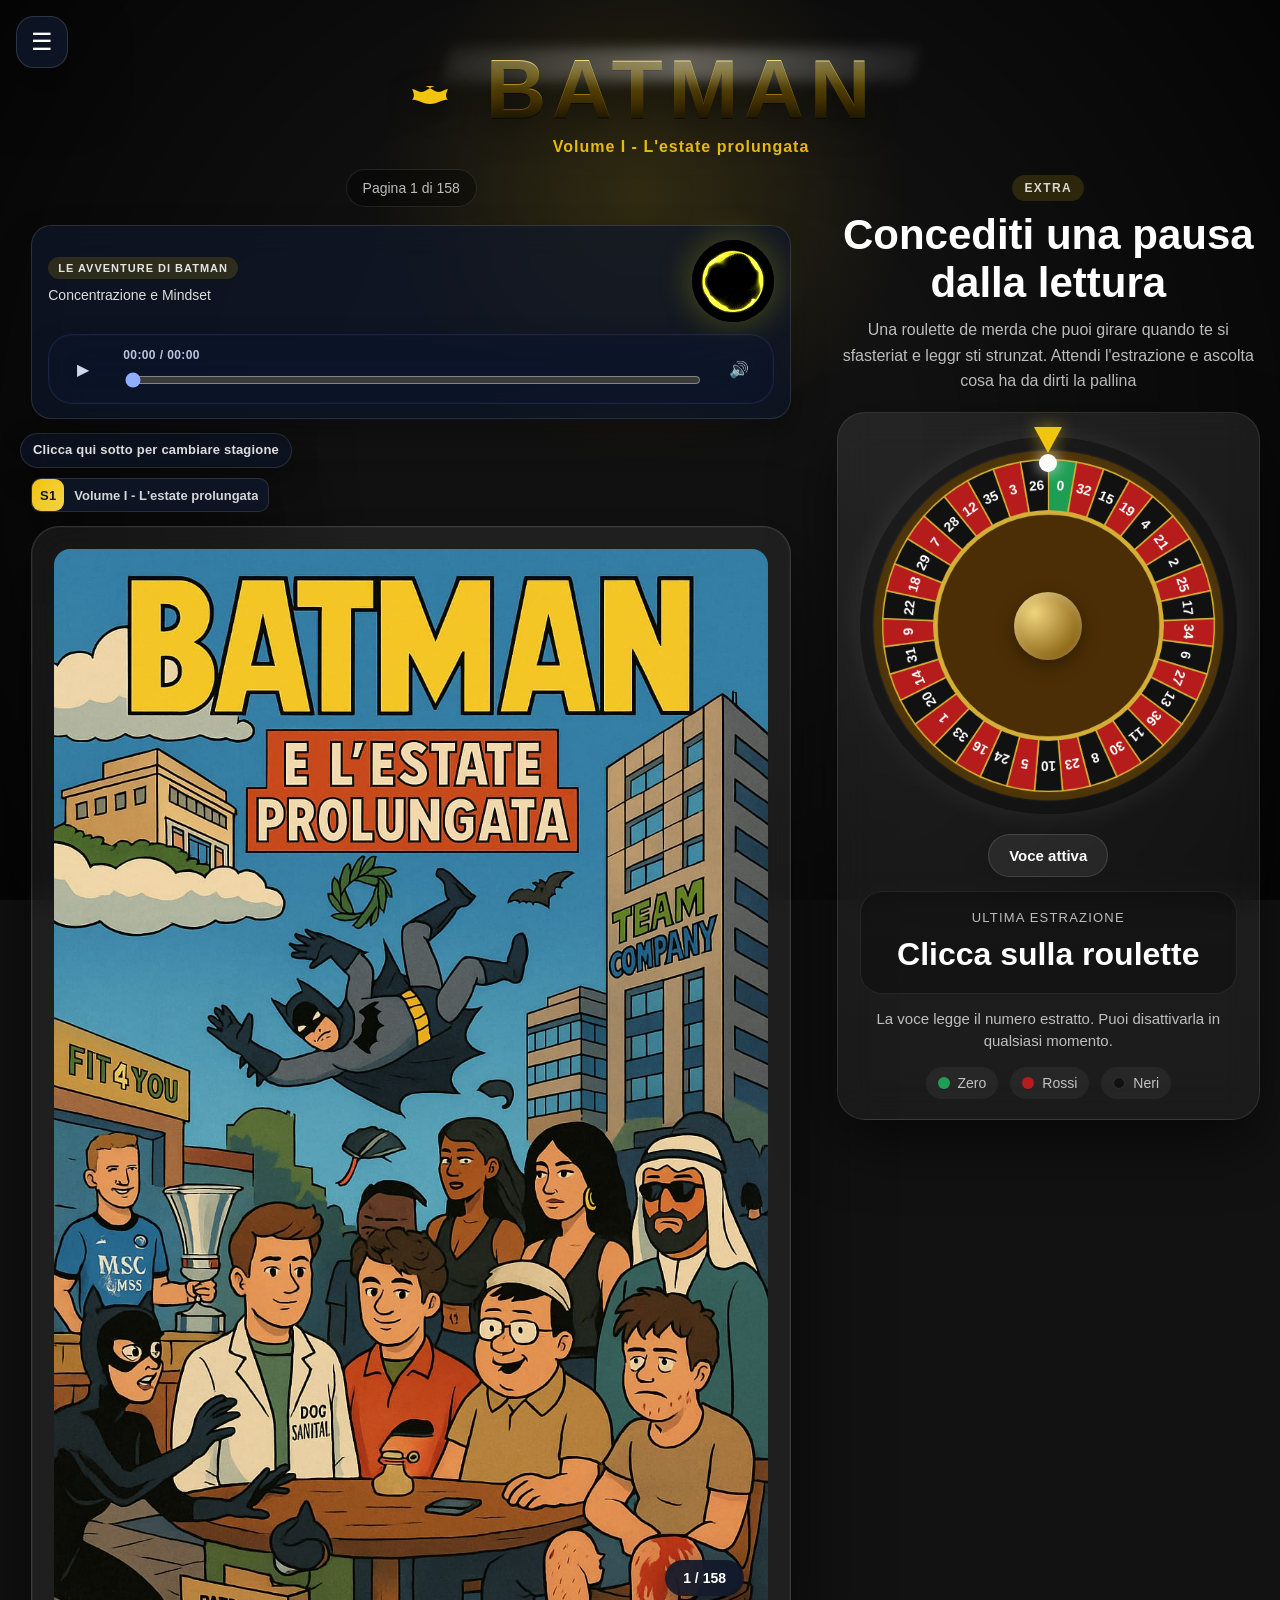
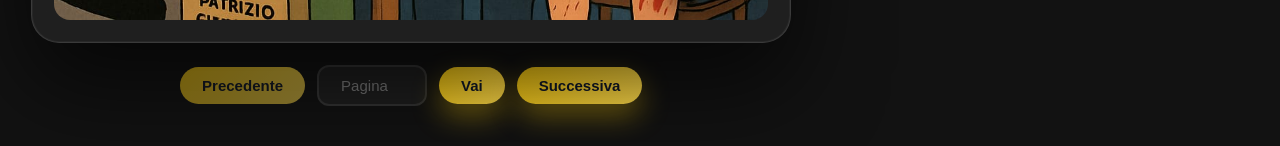
==== commit e2aae5f2: "Menu included" ====
--- a/index.html
+++ b/index.html
@@ -1,22 +1,54 @@
-<!DOCTYPE html>
+﻿<!DOCTYPE html>
 <html lang="it">
 <head>
   <meta charset="utf-8" />
   <meta name="viewport" content="width=device-width,initial-scale=1" />
+  <meta
+    http-equiv="Content-Security-Policy"
+    content="default-src 'self'; script-src 'self'; style-src 'self' 'unsafe-inline'; img-src 'self' data: blob:; media-src 'self' blob:; connect-src 'self'; font-src 'self' data:; object-src 'none'; base-uri 'self'; form-action 'self'; frame-ancestors 'none'; worker-src 'self'; manifest-src 'self'"
+  />
   <title>Batman Comic Reader</title>
   <meta name="theme-color" content="#000000" />
   <meta name="mobile-web-app-capable" content="yes" />
   <meta name="apple-mobile-web-app-status-bar-style" content="black-translucent" />
   <meta name="apple-mobile-web-app-title" content="Comic Reader" />
-  <link rel="manifest" href="./manifest.json?v=6" />
-  <link rel="icon" href="./icons/icon-192.png?v=6" type="image/png" />
-  <link rel="apple-touch-icon" href="./icons/icon-192.png?v=6" />
-  <link rel="stylesheet" href="./app.css?v=6" />
+  <link rel="manifest" href="./manifest.json?v=7" />
+  <link rel="icon" href="./icons/icon-192.png?v=7" type="image/png" />
+  <link rel="apple-touch-icon" href="./icons/icon-192.png?v=7" />
+  <link rel="stylesheet" href="./app.css?v=7" />
 </head>
 <body>
-  <video id="bg-video" autoplay muted loop playsinline>
+  <video id="bg-video" autoplay muted loop playsinline preload="metadata">
     <source src="gotham.mp4" type="video/mp4" />
   </video>
+
+  <button
+    id="hamburger-toggle"
+    class="hamburger-toggle"
+    type="button"
+    aria-label="Apri menu principale"
+    aria-controls="site-drawer"
+    aria-expanded="false"
+  >
+    <span aria-hidden="true">&#9776;</span>
+  </button>
+
+  <div id="site-drawer-overlay" class="site-drawer-overlay" hidden></div>
+
+  <aside
+    id="site-drawer"
+    class="site-drawer"
+    aria-label="Menu principale"
+    aria-hidden="true"
+    inert
+  >
+    <nav class="site-drawer-nav" aria-label="Link principali">
+      <a href="./index.html" class="site-drawer-link">Home</a>
+      <a href="./storie.html" class="site-drawer-link">Storie</a>
+      <a href="./personaggi.html" class="site-drawer-link">Personaggi</a>
+      <a href="./crediti.html" class="site-drawer-link">Crediti</a>
+    </nav>
+  </aside>
 
   <nav id="season-menu" class="menu season-popup-expanded is-compact-hidden" aria-label="Stagioni">
     <button
@@ -69,7 +101,7 @@
         <div class="theme-song-head">
           <div class="theme-song-copy">
             <span class="theme-song-kicker">Le Avventure di Batman</span>
-            <p class="theme-song-text">Concentrazione e Mindset🧠</p>
+            <p class="theme-song-text">Concentrazione e Mindset</p>
           </div>
           <div class="theme-song-visual-shell" aria-hidden="true">
             <canvas
@@ -96,7 +128,7 @@
             aria-label="Riproduci theme song"
             aria-pressed="false"
           >
-            <span class="theme-song-control-icon" id="theme-song-play-icon">▶</span>
+            <span class="theme-song-control-icon" id="theme-song-play-icon">&#9654;</span>
             
           </button>
 
@@ -121,7 +153,7 @@
             aria-label="Attiva o disattiva audio"
             aria-pressed="false"
           >
-            <span class="theme-song-control-icon" id="theme-song-mute-icon">🔊</span>
+            <span class="theme-song-control-icon" id="theme-song-mute-icon">&#128266;</span>
           </button>
         </div>
 
@@ -132,7 +164,7 @@
         </audio>
       </section>
 
-      <div class="season-popup-helper">👇Clicca qui sotto per cambiare stagione</div>
+      <div class="season-popup-helper">Clicca qui sotto per cambiare stagione</div>
 
       <div class="season-popup-row">
         <button
@@ -253,7 +285,7 @@
         class="theme-video-player"
         playsinline
         muted
-        preload="metadata"
+        preload="none"
       >
         <source src="./media/themesong.MP4" type="video/mp4" />
       </video>
@@ -293,6 +325,8 @@
     </div>
   </div>
 
-  <script src="./app.js?v=6" defer></script>
+  <script src="./app.js?v=7" defer></script>
 </body>
 </html>
+
+
--- a/app.css
+++ b/app.css
@@ -1,4 +1,4 @@
-:root{
+﻿:root{
   --bg:#121212;
   --panel:rgba(255,255,255,0.08);
   --panel-strong:rgba(15,23,42,0.9);
@@ -34,6 +34,10 @@
   overscroll-behavior:none;
 }
 
+body.hamburger-open{
+  overflow:hidden;
+}
+
 #bg-video{
   position:fixed;
   inset:0;
@@ -59,7 +63,7 @@
 .menu{
   position:fixed;
   top:20px;
-  left:24px;
+  left:86px;
   display:flex;
   gap:10px;
   padding:8px 12px;
@@ -101,6 +105,589 @@
   visibility:hidden;
   transform:translateY(-16px);
   pointer-events:none;
+}
+
+.hamburger-toggle{
+  position:fixed;
+  top:16px;
+  left:16px;
+  width:52px;
+  height:52px;
+  display:inline-flex;
+  align-items:center;
+  justify-content:center;
+  border:none;
+  border-radius:18px;
+  background:rgba(15,23,42,0.84);
+  color:var(--text);
+  backdrop-filter:blur(20px);
+  border:1px solid var(--stroke);
+  box-shadow:var(--shadow);
+  cursor:pointer;
+  z-index:2200;
+  transition:transform .22s ease, background .22s ease;
+}
+
+.hamburger-toggle span{
+  font-size:24px;
+  line-height:1;
+}
+
+.hamburger-toggle:hover,
+.hamburger-toggle:focus-visible{
+  transform:translateY(-2px);
+  background:rgba(20,30,48,0.94);
+  outline:none;
+}
+
+.site-drawer-overlay{
+  position:fixed;
+  inset:0;
+  z-index:2140;
+  background:rgba(2,6,18,0.6);
+  backdrop-filter:blur(4px);
+}
+
+.site-drawer-overlay[hidden]{
+  display:none;
+}
+
+.site-drawer{
+  position:fixed;
+  top:0;
+  left:0;
+  bottom:0;
+  width:min(82vw, 320px);
+  padding:88px 18px 24px;
+  display:flex;
+  flex-direction:column;
+  background:rgba(11,19,38,0.96);
+  backdrop-filter:blur(22px);
+  border-right:1px solid rgba(255,255,255,0.08);
+  box-shadow:28px 0 48px rgba(0,0,0,0.35);
+  transform:translateX(-105%);
+  opacity:0;
+  visibility:hidden;
+  pointer-events:none;
+  transition:transform .28s ease, opacity .22s ease, visibility .22s ease;
+  z-index:2160;
+}
+
+.site-drawer.is-open{
+  transform:translateX(0);
+  opacity:1;
+  visibility:visible;
+  pointer-events:auto;
+}
+
+.site-drawer-nav{
+  display:flex;
+  flex-direction:column;
+  gap:10px;
+}
+
+.site-drawer-link{
+  display:flex;
+  align-items:center;
+  min-height:52px;
+  padding:0 16px;
+  border-radius:18px;
+  text-decoration:none;
+  color:rgba(255,255,255,0.92);
+  background:rgba(255,255,255,0.05);
+  border:1px solid rgba(255,255,255,0.06);
+  font-size:15px;
+  font-weight:700;
+  transition:transform .18s ease, background .18s ease, color .18s ease;
+}
+
+.site-drawer-link:hover,
+.site-drawer-link:focus-visible{
+  transform:translateX(4px);
+  background:rgba(241,196,15,0.96);
+  color:#0f172a;
+  outline:none;
+}
+
+.site-drawer-link[aria-current="page"]{
+  background:rgba(241,196,15,0.96);
+  color:#0f172a;
+  box-shadow:0 10px 24px rgba(241,196,15,0.22);
+}
+
+.stories-page{
+  padding-top:108px;
+}
+
+.credits-page{
+  padding-top:108px;
+}
+
+.personaggi-page,
+.roulette-page{
+  padding-top:108px;
+}
+
+.stories-shell{
+  width:min(100%, 1220px);
+  display:flex;
+  flex-direction:column;
+  gap:28px;
+}
+
+.stories-hero{
+  width:100%;
+  padding:30px 28px;
+  border-radius:30px;
+  background:linear-gradient(180deg, rgba(15,23,42,0.82), rgba(15,23,42,0.58));
+  border:1px solid rgba(255,255,255,0.1);
+  box-shadow:var(--shadow);
+  backdrop-filter:blur(20px);
+}
+
+.stories-badge{
+  display:inline-flex;
+  align-items:center;
+  justify-content:center;
+  width:fit-content;
+  margin-bottom:14px;
+  padding:7px 12px;
+  border-radius:999px;
+  background:rgba(241,196,15,0.14);
+  color:rgba(255,255,255,0.88);
+  font-size:12px;
+  font-weight:800;
+  letter-spacing:1px;
+  text-transform:uppercase;
+}
+
+.stories-title{
+  margin:0 0 12px;
+  font-size:clamp(34px, 6vw, 62px);
+  font-weight:900;
+  letter-spacing:2px;
+}
+
+.stories-intro{
+  max-width:760px;
+  margin:0;
+  color:rgba(255,255,255,0.82);
+  font-size:16px;
+  line-height:1.7;
+}
+
+.stories-actions{
+  margin-top:18px;
+  display:flex;
+  flex-wrap:wrap;
+  gap:12px;
+}
+
+.stories-back-link{
+  display:inline-flex;
+  align-items:center;
+  justify-content:center;
+  min-height:48px;
+  padding:0 18px;
+  border-radius:999px;
+  text-decoration:none;
+  font-weight:800;
+  background:linear-gradient(135deg, var(--gold), var(--gold-soft));
+  color:#111827;
+  box-shadow:0 12px 28px rgba(241,196,15,0.32);
+  transition:transform .18s ease, box-shadow .18s ease;
+}
+
+.stories-back-link:hover,
+.stories-back-link:focus-visible{
+  transform:translateY(-2px);
+  box-shadow:0 16px 34px rgba(241,196,15,0.4);
+  outline:none;
+}
+
+.seasons-section{
+  display:flex;
+  flex-direction:column;
+  gap:16px;
+}
+
+.seasons-grid{
+  display:grid;
+  grid-template-columns:repeat(3, minmax(0, 1fr));
+  gap:22px;
+}
+
+.season-card{
+  display:flex;
+  flex-direction:column;
+  min-width:0;
+  overflow:hidden;
+  text-decoration:none;
+  color:var(--text);
+  border-radius:28px;
+  background:rgba(15,23,42,0.78);
+  border:1px solid rgba(255,255,255,0.1);
+  box-shadow:0 20px 44px rgba(0,0,0,0.28);
+  backdrop-filter:blur(18px);
+  transition:transform .22s ease, box-shadow .22s ease, border-color .22s ease;
+}
+
+.season-card:hover,
+.season-card:focus-visible{
+  transform:translateY(-5px);
+  box-shadow:0 30px 60px rgba(0,0,0,0.36);
+  border-color:rgba(241,196,15,0.3);
+  outline:none;
+}
+
+.season-cover{
+  position:relative;
+  aspect-ratio:3 / 4.1;
+  overflow:hidden;
+  background:rgba(255,255,255,0.05);
+}
+
+.season-cover::after{
+  content:"";
+  position:absolute;
+  inset:0;
+  background:linear-gradient(to top, rgba(9,13,24,0.78), transparent 45%);
+  pointer-events:none;
+}
+
+.season-cover img{
+  width:100%;
+  height:100%;
+  display:block;
+  object-fit:cover;
+}
+
+.season-info{
+  display:flex;
+  flex-direction:column;
+  gap:10px;
+  padding:18px 18px 20px;
+}
+
+.season-badge{
+  display:inline-flex;
+  align-items:center;
+  justify-content:center;
+  width:fit-content;
+  min-height:34px;
+  padding:0 12px;
+  border-radius:999px;
+  background:rgba(241,196,15,0.14);
+  color:var(--gold-soft);
+  font-size:12px;
+  font-weight:800;
+  letter-spacing:1px;
+  text-transform:uppercase;
+}
+
+.season-title{
+  margin:0;
+  font-size:22px;
+  line-height:1.2;
+}
+
+.season-subtitle{
+  margin:0;
+  color:rgba(255,255,255,0.78);
+  font-size:14px;
+  line-height:1.55;
+}
+
+.season-link-note{
+  color:rgba(255,255,255,0.58);
+  font-size:12px;
+  line-height:1.45;
+}
+
+.story-lore{
+  display:flex;
+  flex-direction:column;
+  gap:20px;
+}
+
+.story-lore-hero,
+.story-lore-section{
+  padding:24px 24px 26px;
+  border-radius:28px;
+  background:rgba(15,23,42,0.74);
+  border:1px solid rgba(255,255,255,0.08);
+  box-shadow:0 18px 40px rgba(0,0,0,0.24);
+  backdrop-filter:blur(18px);
+}
+
+.story-lore-title{
+  margin:0 0 12px;
+  font-size:clamp(26px, 4vw, 40px);
+  line-height:1.15;
+}
+
+.story-lore-section .story-lore-title{
+  font-size:clamp(22px, 3vw, 30px);
+}
+
+.story-lore-subtitle{
+  margin:0 0 12px;
+  color:rgba(255,255,255,0.9);
+  font-size:18px;
+  line-height:1.6;
+}
+
+.story-lore-text{
+  margin:0;
+  color:rgba(255,255,255,0.8);
+  font-size:15px;
+  line-height:1.75;
+}
+
+.story-lore-grid{
+  display:grid;
+  grid-template-columns:repeat(3, minmax(0, 1fr));
+  gap:18px;
+}
+
+.story-lore-grid-two{
+  grid-template-columns:repeat(2, minmax(0, 1fr));
+}
+
+.story-lore-card{
+  display:flex;
+  flex-direction:column;
+  gap:10px;
+  min-width:0;
+  padding:18px 18px 20px;
+  border-radius:22px;
+  background:rgba(255,255,255,0.04);
+  border:1px solid rgba(255,255,255,0.08);
+  box-shadow:inset 0 0 0 1px rgba(255,255,255,0.01);
+}
+
+.story-lore-card h4{
+  margin:0;
+  color:rgba(255,255,255,0.96);
+  font-size:17px;
+  line-height:1.35;
+}
+
+.story-lore-quote{
+  margin:0;
+  padding:26px 24px;
+  border-radius:28px;
+  background:linear-gradient(135deg, rgba(241,196,15,0.18), rgba(15,23,42,0.82));
+  border:1px solid rgba(241,196,15,0.22);
+  box-shadow:0 18px 40px rgba(0,0,0,0.24);
+  color:rgba(255,255,255,0.96);
+  font-size:clamp(18px, 2.2vw, 24px);
+  font-weight:700;
+  line-height:1.6;
+}
+
+.credits-shell{
+  width:min(100%, 1100px);
+  display:flex;
+  flex-direction:column;
+  gap:28px;
+}
+
+.showcase-shell{
+  width:min(100%, 1100px);
+  display:flex;
+  flex-direction:column;
+  gap:28px;
+}
+
+.credits-hero{
+  width:100%;
+  padding:30px 28px;
+  border-radius:30px;
+  background:linear-gradient(180deg, rgba(15,23,42,0.82), rgba(15,23,42,0.58));
+  border:1px solid rgba(255,255,255,0.1);
+  box-shadow:var(--shadow);
+  backdrop-filter:blur(20px);
+}
+
+.showcase-hero{
+  width:100%;
+  padding:30px 28px;
+  border-radius:30px;
+  background:linear-gradient(180deg, rgba(15,23,42,0.82), rgba(15,23,42,0.58));
+  border:1px solid rgba(255,255,255,0.1);
+  box-shadow:var(--shadow);
+  backdrop-filter:blur(20px);
+}
+
+.credits-title{
+  margin:0 0 12px;
+  font-size:clamp(34px, 6vw, 62px);
+  font-weight:900;
+  letter-spacing:2px;
+}
+
+.credits-intro{
+  max-width:760px;
+  margin:0;
+  color:rgba(255,255,255,0.82);
+  font-size:16px;
+  line-height:1.7;
+}
+
+.showcase-title{
+  margin:0 0 12px;
+  font-size:clamp(34px, 6vw, 62px);
+  font-weight:900;
+  letter-spacing:2px;
+}
+
+.showcase-intro{
+  max-width:760px;
+  margin:0;
+  color:rgba(255,255,255,0.82);
+  font-size:16px;
+  line-height:1.7;
+}
+
+.showcase-grid{
+  display:grid;
+  grid-template-columns:repeat(2, minmax(0, 1fr));
+  gap:20px;
+}
+
+.showcase-card{
+  padding:22px 22px 24px;
+  border-radius:24px;
+  background:rgba(15,23,42,0.74);
+  border:1px solid rgba(255,255,255,0.08);
+  box-shadow:0 18px 40px rgba(0,0,0,0.24);
+  backdrop-filter:blur(18px);
+}
+
+.showcase-card h2,
+.showcase-card h3{
+  margin:0 0 12px;
+}
+
+.showcase-card p{
+  margin:0;
+  color:rgba(255,255,255,0.8);
+  line-height:1.7;
+}
+
+.showcase-note{
+  width:100%;
+  max-width:920px;
+  margin:0 auto;
+  padding:18px 20px;
+  border-radius:22px;
+  background:rgba(241,196,15,0.12);
+  border:1px solid rgba(241,196,15,0.2);
+  color:rgba(255,255,255,0.88);
+  line-height:1.65;
+}
+
+.showcase-back-link{
+  display:inline-flex;
+  align-items:center;
+  justify-content:center;
+  width:fit-content;
+  min-height:48px;
+  padding:0 18px;
+  border-radius:999px;
+  text-decoration:none;
+  font-weight:800;
+  background:linear-gradient(135deg, var(--gold), var(--gold-soft));
+  color:#111827;
+  box-shadow:0 12px 28px rgba(241,196,15,0.32);
+  transition:transform .18s ease, box-shadow .18s ease;
+}
+
+.showcase-back-link:hover,
+.showcase-back-link:focus-visible{
+  transform:translateY(-2px);
+  box-shadow:0 16px 34px rgba(241,196,15,0.4);
+  outline:none;
+}
+
+.credits-video-section{
+  display:flex;
+  flex-direction:column;
+  gap:18px;
+}
+
+.credits-video-wrapper{
+  width:100%;
+  max-width:920px;
+  margin:0 auto;
+  padding:18px;
+  border-radius:28px;
+  background:rgba(15,23,42,0.78);
+  border:1px solid rgba(255,255,255,0.1);
+  box-shadow:0 20px 44px rgba(0,0,0,0.28);
+  backdrop-filter:blur(18px);
+}
+
+.credits-video{
+  width:100%;
+  display:block;
+  aspect-ratio:16 / 9;
+  border-radius:18px;
+  background:#06090f;
+  box-shadow:0 18px 38px rgba(0,0,0,0.3);
+}
+
+.credits-note{
+  margin:12px 2px 0;
+  color:rgba(255,255,255,0.64);
+  font-size:13px;
+  line-height:1.5;
+}
+
+.credits-info{
+  max-width:920px;
+  margin:0 auto;
+  padding:22px 24px;
+  border-radius:24px;
+  background:rgba(15,23,42,0.68);
+  border:1px solid rgba(255,255,255,0.08);
+  box-shadow:0 16px 36px rgba(0,0,0,0.24);
+  backdrop-filter:blur(16px);
+}
+
+.credits-info h2{
+  margin:0 0 12px;
+  font-size:24px;
+}
+
+.credits-info p{
+  margin:0;
+  color:rgba(255,255,255,0.8);
+  line-height:1.7;
+}
+
+.credits-back-link{
+  display:inline-flex;
+  align-items:center;
+  justify-content:center;
+  width:fit-content;
+  min-height:48px;
+  padding:0 18px;
+  border-radius:999px;
+  text-decoration:none;
+  font-weight:800;
+  background:linear-gradient(135deg, var(--gold), var(--gold-soft));
+  color:#111827;
+  box-shadow:0 12px 28px rgba(241,196,15,0.32);
+  transition:transform .18s ease, box-shadow .18s ease;
+}
+
+.credits-back-link:hover,
+.credits-back-link:focus-visible{
+  transform:translateY(-2px);
+  box-shadow:0 16px 34px rgba(241,196,15,0.4);
+  outline:none;
 }
 
 .season-popup-row{
@@ -422,6 +1009,17 @@
   color:rgba(255,255,255,0.86);
 }
 
+button,
+.hamburger-toggle,
+.season-popup-compact,
+.toolbar,
+.page-jump,
+.install-app-btn,
+.theme-song-control,
+.theme-video-close{
+  touch-action:manipulation;
+}
+
 .link{
   display:inline-flex;
   align-items:center;
@@ -988,10 +1586,6 @@
   padding:10px 14px;
 }
 
-.install-secondary{
-  background:rgba(255,255,255,0.08);
-  color:var(--text);
-}
 
 .roulette-section{
   width:100%;
@@ -1217,6 +1811,7 @@
 .roulette-red{ background:#b71c1c; }
 .roulette-black{ background:#111111; border:1px solid rgba(255,255,255,0.12); }
 
+
 @keyframes installModalIn{
   from{
     opacity:0;
@@ -1240,9 +1835,6 @@
     align-items:center;
   }
 
-  .season-popup-helper{
-    margin-left:calc((100% - min(100%, 760px)) / 2);
-  }
 
   .roulette-section{
     margin-top:6px;
@@ -1256,6 +1848,7 @@
   .roulette-card{
     min-height:fit-content;
   }
+
 }
 
 @media (max-width:600px){
@@ -1328,6 +1921,131 @@
     margin-top:0;
   }
 
+  .hamburger-toggle{
+    top:10px;
+    left:12px;
+    width:46px;
+    height:46px;
+    border-radius:16px;
+  }
+
+  .hamburger-toggle span{
+    font-size:22px;
+  }
+
+  .site-drawer{
+    width:min(84vw, 300px);
+    padding-top:74px;
+  }
+
+  .stories-page{
+    padding-top:88px;
+  }
+
+  .credits-page{
+    padding-top:88px;
+  }
+
+  .personaggi-page,
+  .roulette-page{
+    padding-top:88px;
+  }
+
+  .stories-hero{
+    padding:22px 18px;
+    border-radius:24px;
+  }
+
+  .stories-title{
+    letter-spacing:1px;
+  }
+
+  .stories-intro{
+    font-size:15px;
+  }
+
+  .story-lore-hero,
+  .story-lore-section{
+    padding:20px 16px 22px;
+    border-radius:22px;
+  }
+
+  .story-lore-subtitle{
+    font-size:16px;
+  }
+
+  .story-lore-grid,
+  .story-lore-grid-two{
+    grid-template-columns:1fr;
+    gap:14px;
+  }
+
+  .story-lore-card{
+    padding:16px;
+    border-radius:18px;
+  }
+
+  .story-lore-quote{
+    padding:22px 18px;
+    border-radius:22px;
+  }
+
+  .credits-hero{
+    padding:22px 18px;
+    border-radius:24px;
+  }
+
+  .showcase-hero{
+    padding:22px 18px;
+    border-radius:24px;
+  }
+
+  .credits-title{
+    letter-spacing:1px;
+  }
+
+  .credits-intro{
+    font-size:15px;
+  }
+
+  .showcase-title{
+    letter-spacing:1px;
+  }
+
+  .showcase-intro{
+    font-size:15px;
+  }
+
+  .showcase-grid{
+    grid-template-columns:1fr;
+    gap:16px;
+  }
+
+  .showcase-card{
+    padding:18px 16px 20px;
+    border-radius:20px;
+  }
+
+  .showcase-note{
+    padding:16px;
+    border-radius:18px;
+  }
+
+  .credits-video-wrapper{
+    padding:12px;
+    border-radius:22px;
+  }
+
+  .credits-info{
+    padding:18px 16px;
+    border-radius:20px;
+  }
+
+  .seasons-grid{
+    grid-template-columns:1fr;
+    gap:18px;
+  }
+
   .title-main{
     letter-spacing:2px;
   }
@@ -1378,8 +2096,28 @@
     border-radius:24px 24px 18px 18px;
   }
 
-  .theme-video-topbar{
-    align-items:flex-start;
+
+  .roulette-section{
+    margin-top:44px;
+    margin-bottom:24px;
+  }
+
+  .roulette-card{
+    padding:18px 14px 16px;
+    border-radius:22px;
+  }
+
+  .roulette-btn{
+    width:100%;
+    justify-content:center;
+  }
+
+  .roulette-result-panel{
+    padding:16px 14px;
+  }
+
+  .roulette-hint{
+    font-size:14px;
   }
 
   .theme-video-close{
@@ -1391,27 +2129,30 @@
     border-radius:16px;
   }
 
-  .roulette-section{
-    margin-top:44px;
-    margin-bottom:24px;
-  }
-
-  .roulette-card{
-    padding:18px 14px 16px;
-    border-radius:22px;
-  }
-
-  .roulette-btn{
-    width:100%;
-    max-width:280px;
-  }
-
-  .roulette-result-panel{
-    padding:16px 14px;
-  }
-
-  .roulette-hint{
-    font-size:14px;
+}
+
+@media (hover:none) and (pointer:coarse){
+  button:hover,
+  .hamburger-toggle:hover,
+  .season-popup-compact:hover,
+  .nav-btn:hover,
+  .page-jump button:hover,
+  .theme-song-control:hover,
+  .theme-video-close:hover,
+  .season-card:hover,
+  .stories-back-link:hover,
+  .credits-back-link:hover{
+    transform:none;
+  }
+
+  button:focus,
+  .hamburger-toggle:focus,
+  .season-popup-compact:focus,
+  .nav-btn:focus,
+  .page-jump button:focus,
+  .theme-song-control:focus,
+  .theme-video-close:focus{
+    outline:none;
   }
 }
 
@@ -1422,3 +2163,5 @@
     text-shadow:0 0 8px rgba(0,0,0,0.7);
   }
 }
+
+
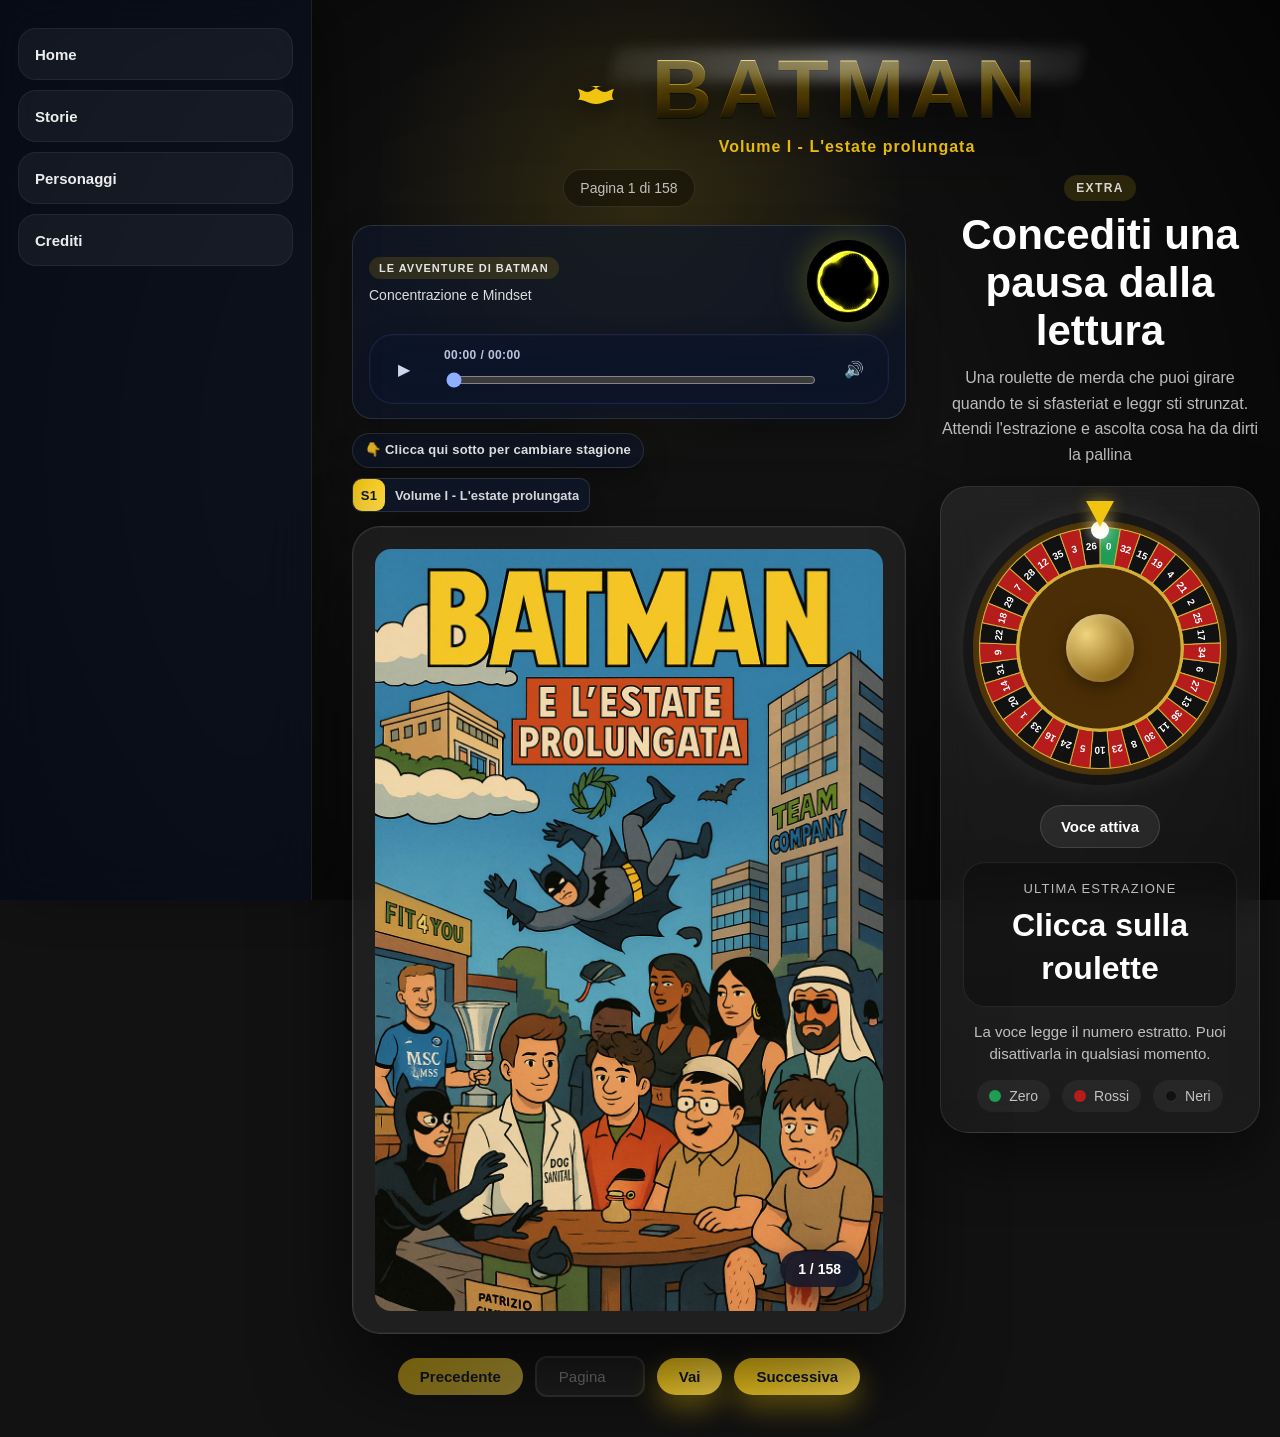
==== commit e633b419: "index update" ====
--- a/index.html
+++ b/index.html
@@ -5,7 +5,7 @@
   <meta name="viewport" content="width=device-width,initial-scale=1" />
   <meta
     http-equiv="Content-Security-Policy"
-    content="default-src 'self'; script-src 'self'; style-src 'self' 'unsafe-inline'; img-src 'self' data: blob:; media-src 'self' blob:; connect-src 'self'; font-src 'self' data:; object-src 'none'; base-uri 'self'; form-action 'self'; frame-ancestors 'none'; worker-src 'self'; manifest-src 'self'"
+    content="default-src 'self'; script-src 'self'; style-src 'self'; img-src 'self' data: blob:; media-src 'self' blob:; connect-src 'self'; font-src 'self' data:; object-src 'none'; base-uri 'self'; form-action 'self'; worker-src 'self'; manifest-src 'self'"
   />
   <title>Batman Comic Reader</title>
   <meta name="theme-color" content="#000000" />
@@ -164,7 +164,9 @@
         </audio>
       </section>
 
-      <div class="season-popup-helper">Clicca qui sotto per cambiare stagione</div>
+      <div class="season-popup-helper-row">
+        <div class="season-popup-helper">👇 Clicca qui sotto per cambiare stagione</div>
+      </div>
 
       <div class="season-popup-row">
         <button
--- a/app.css
+++ b/app.css
@@ -8,6 +8,15 @@
   --text:#ffffff;
   --muted:rgba(255,255,255,0.72);
   --shadow:0 24px 60px rgba(0,0,0,0.55);
+  --page-stage-aspect-ratio:3 / 4;
+  --page-layer-transition:transform .3s ease;
+  --prev-layer-transform:translate3d(-100%,0,0);
+  --current-layer-transform:translate3d(0,0,0);
+  --next-layer-transform:translate3d(100%,0,0);
+  --page-shadow-opacity:0;
+  --page-shadow-background:linear-gradient(to right, rgba(0,0,0,0.5), transparent);
+  --roulette-ball-left:50%;
+  --roulette-ball-top:7%;
 }
 
 html{
@@ -161,8 +170,8 @@
   padding:88px 18px 24px;
   display:flex;
   flex-direction:column;
-  background:rgba(11,19,38,0.96);
-  backdrop-filter:blur(22px);
+  background:rgba(11,19,38,0.5);
+  backdrop-filter:blur(24px);
   border-right:1px solid rgba(255,255,255,0.08);
   box-shadow:28px 0 48px rgba(0,0,0,0.35);
   transform:translateX(-105%);
@@ -226,6 +235,10 @@
 .personaggi-page,
 .roulette-page{
   padding-top:108px;
+}
+
+body.desktop-drawer-visible{
+  padding-left:352px;
 }
 
 .stories-shell{
@@ -688,6 +701,13 @@
   transform:translateY(-2px);
   box-shadow:0 16px 34px rgba(241,196,15,0.4);
   outline:none;
+}
+
+.season-popup-helper-row{
+  width:100%;
+  max-width:760px;
+  display:flex;
+  justify-content:flex-start;
 }
 
 .season-popup-row{
@@ -1140,6 +1160,14 @@
   filter:drop-shadow(0 6px 18px rgba(0,0,0,0.55));
 }
 
+.title-main.glitch-flash{
+  filter:brightness(1.4) saturate(1.1);
+}
+
+.title-main.is-touch-pulse{
+  transform:translateY(-3px) scale(1.02);
+}
+
 .title-main.glitch::before,
 .title-main.glitch::after{
   content:attr(data-text);
@@ -1253,7 +1281,7 @@
   transform-style:preserve-3d;
   contain:paint;
   isolation:isolate;
-  aspect-ratio:3 / 4;
+  aspect-ratio:var(--page-stage-aspect-ratio);
   border-radius:16px;
 }
 
@@ -1268,7 +1296,7 @@
   inset:0;
   pointer-events:none;
   will-change:transform;
-  transform:translate3d(0,0,0);
+  transition:var(--page-layer-transition);
 }
 
 .page-layer.is-empty{
@@ -1286,9 +1314,20 @@
   will-change:transform;
 }
 
-.page-layer.prev{ z-index:1; }
-.page-layer.current{ z-index:2; }
-.page-layer.next{ z-index:1; }
+.page-layer.prev{
+  z-index:1;
+  transform:var(--prev-layer-transform);
+}
+
+.page-layer.current{
+  z-index:2;
+  transform:var(--current-layer-transform);
+}
+
+.page-layer.next{
+  z-index:1;
+  transform:var(--next-layer-transform);
+}
 
 .page-layer.current img{
   filter:none;
@@ -1298,7 +1337,8 @@
   position:absolute;
   inset:0;
   pointer-events:none;
-  opacity:0;
+  opacity:var(--page-shadow-opacity);
+  background:var(--page-shadow-background);
   transition:opacity .25s ease;
   z-index:3;
 }
@@ -1325,12 +1365,21 @@
 
 .vignetta-area{
   position:absolute;
+  inset:0;
   cursor:pointer;
   background:rgba(255,255,255,0);
   transition:background .18s ease;
   -webkit-tap-highlight-color:transparent;
   -webkit-touch-callout:none;
   user-select:none;
+}
+
+.vignetta-area.vignetta-layout-0{
+  inset:auto;
+  top:0;
+  left:0;
+  width:100%;
+  height:100%;
 }
 
 @media (hover:hover){
@@ -1666,6 +1715,8 @@
 
 .roulette-ball{
   position:absolute;
+  left:var(--roulette-ball-left);
+  top:var(--roulette-ball-top);
   width:18px;
   height:18px;
   background:#fff;
@@ -1851,6 +1902,30 @@
 
 }
 
+@media (min-width:1024px){
+  .hamburger-toggle{
+    display:none;
+  }
+
+  .site-drawer-overlay{
+    display:none !important;
+  }
+
+  .site-drawer{
+    transform:translateX(0);
+    opacity:1;
+    visibility:visible;
+    pointer-events:auto;
+    width:312px;
+    padding:28px 18px 24px;
+    box-shadow:20px 0 44px rgba(0,0,0,0.3);
+  }
+
+  .menu{
+    left:372px;
+  }
+}
+
 @media (max-width:600px){
   body{
     padding-top:84px;
@@ -2165,3 +2240,6 @@
 }
 
 
+
+
+
